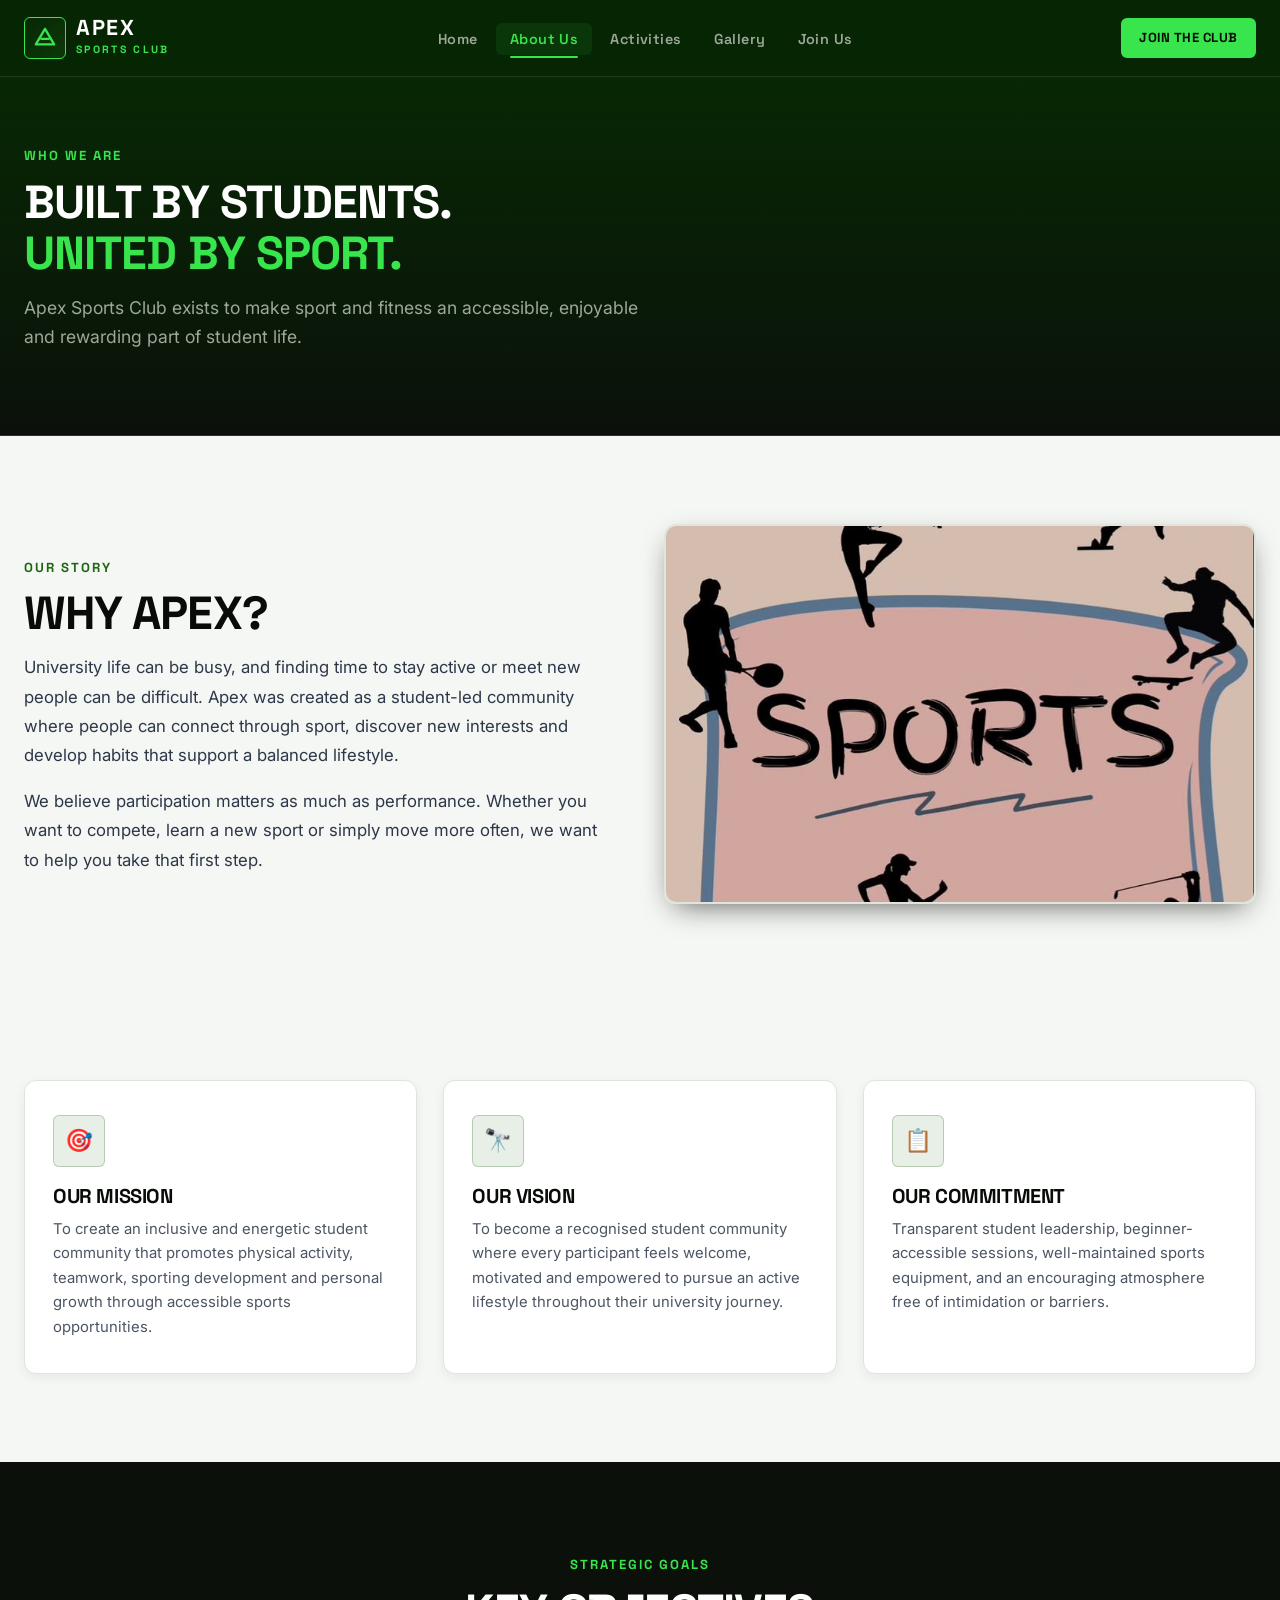
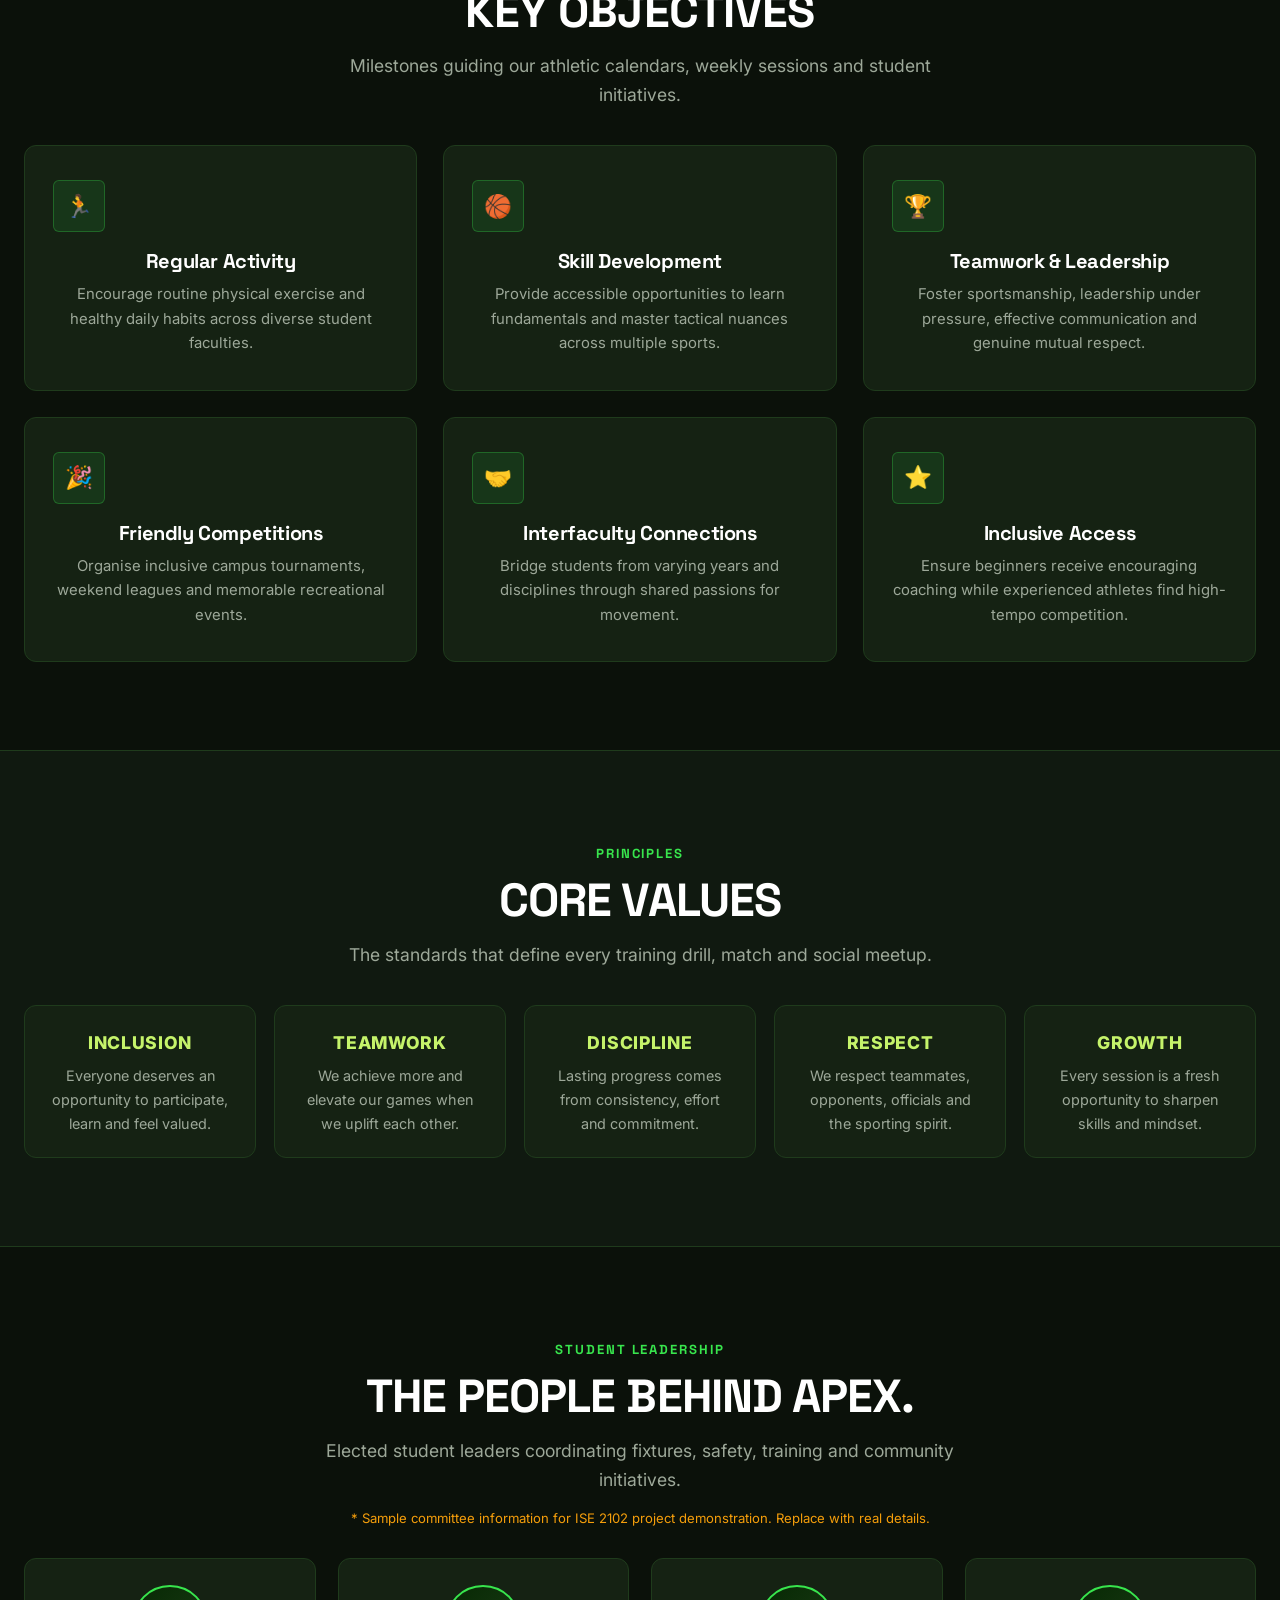
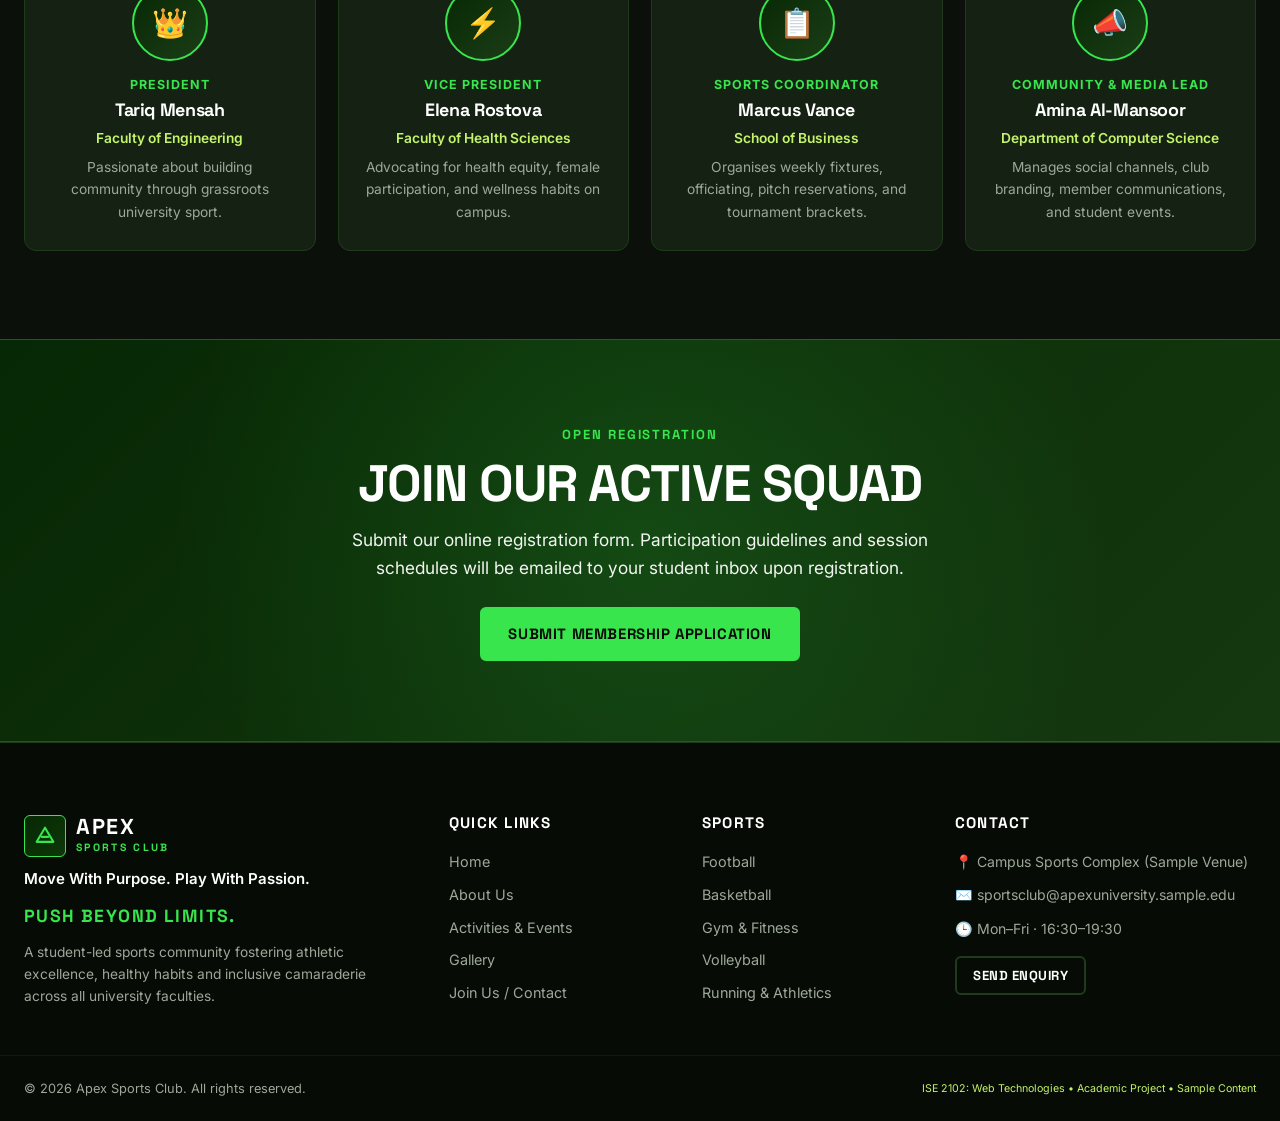
==== about.html @ 6135baef "Major refactor: Pure HTML/CSS/JS frontend with dedicated PHP backend and deployment config" ====
<!DOCTYPE html>
<html lang="en">
<head>
  <meta charset="UTF-8" />
  <meta name="viewport" content="width=device-width, initial-scale=1.0" />
  <meta name="description" content="Learn about Apex Sports Club – our student-led mission, vision, core values, objectives and dedicated committee." />
  <title>About Us | Apex Sports Club</title>
  <link rel="stylesheet" href="assets/css/style.css" />
  <link rel="preconnect" href="https://fonts.googleapis.com" />
  <link rel="preconnect" href="https://fonts.gstatic.com" crossorigin />
  <link href="https://fonts.googleapis.com/css2?family=Inter:wght@300;400;500;600;700&family=Space+Grotesk:wght@500;700;800&display=swap" rel="stylesheet" />
  <link rel="icon" type="image/svg+xml" href="data:image/svg+xml,<svg xmlns='http://www.w3.org/2000/svg' viewBox='0 0 100 100'><rect width='100' height='100' rx='20' fill='%23072804'/><polygon points='50,15 85,80 15,80' fill='%2338E54D'/></svg>" />
</head>
<body>

  <a href="#main" class="skip-link">Skip to main content</a>

  <header class="site-header" id="site-header">
    <div class="header-inner">
      <a href="index.html" class="brand" aria-label="Apex Sports Club – home">
        <span class="brand-mark" aria-hidden="true"><svg viewBox="0 0 24 24" width="22" height="22" fill="none" stroke="currentColor" stroke-width="2.5" stroke-linecap="round" stroke-linejoin="round"><polygon points="12 2 22 19 2 19"/><line x1="8" y1="13" x2="16" y2="13"/></svg></span>
        <span class="brand-text"><span class="brand-name">APEX</span><span class="brand-sub">SPORTS CLUB</span></span>
      </a>
      <nav class="main-nav" id="main-nav" aria-label="Primary navigation">
        <ul>
          <li><a href="index.html" class="nav-link">Home</a></li>
          <li><a href="about.html" class="nav-link active">About Us</a></li>
          <li><a href="activities.html" class="nav-link">Activities</a></li>
          <li><a href="gallery.html" class="nav-link">Gallery</a></li>
          <li><a href="join.html" class="nav-link">Join Us</a></li>
        </ul>
      </nav>
      <div class="header-actions">
        <a href="join.html" class="btn btn-primary btn-sm">Join the Club</a>
        <button class="burger" id="burger" aria-controls="mobile-nav" aria-expanded="false" aria-label="Toggle navigation"><span></span><span></span><span></span></button>
      </div>
    </div>
    <div class="mobile-nav" id="mobile-nav" aria-hidden="true">
      <ul>
        <li><a href="index.html">Home</a></li>
        <li><a href="about.html">About Us</a></li>
        <li><a href="activities.html">Activities &amp; Events</a></li>
        <li><a href="gallery.html">Gallery</a></li>
        <li><a href="join.html">Join Us / Contact</a></li>
      </ul>
      <a href="join.html" class="btn btn-primary btn-block mt-2">Join the Club</a>
    </div>
  </header>

  <main id="main">

    <!-- PAGE HERO -->
    <section class="page-hero">
      <div class="container">
        <span class="eyebrow">Who We Are</span>
        <h1 class="section-title">BUILT BY STUDENTS.<br><span class="accent">UNITED BY SPORT.</span></h1>
        <p class="section-sub">Apex Sports Club exists to make sport and fitness an accessible, enjoyable and rewarding part of student life.</p>
      </div>
    </section>

    <!-- OUR STORY -->
    <section class="section bg-light" aria-labelledby="story-title">
      <div class="container about-split">
        <div class="about-text">
          <span class="eyebrow">Our Story</span>
          <h2 id="story-title" class="section-title dark">WHY APEX?</h2>
          <p>University life can be busy, and finding time to stay active or meet new people can be difficult. Apex was created as a student-led community where people can connect through sport, discover new interests and develop habits that support a balanced lifestyle.</p>
          <p class="mt-2">We believe participation matters as much as performance. Whether you want to compete, learn a new sport or simply move more often, we want to help you take that first step.</p>
        </div>
        <div class="about-image">
          <img src="assets/sports.jpeg" alt="Apex Sports Club community in action" />
        </div>
      </div>
    </section>

    <!-- MISSION / VISION / COMMITMENT -->
    <section class="section bg-light" aria-labelledby="mvn-title">
      <div class="container">
        <div class="card-grid-3">
          <article class="card card-light">
            <div class="card-icon" style="background:rgba(30,102,16,.1);border-color:rgba(30,102,16,.25)">🎯</div>
            <h3>OUR MISSION</h3>
            <p>To create an inclusive and energetic student community that promotes physical activity, teamwork, sporting development and personal growth through accessible sports opportunities.</p>
          </article>
          <article class="card card-light">
            <div class="card-icon" style="background:rgba(30,102,16,.1);border-color:rgba(30,102,16,.25)">🔭</div>
            <h3>OUR VISION</h3>
            <p>To become a recognised student community where every participant feels welcome, motivated and empowered to pursue an active lifestyle throughout their university journey.</p>
          </article>
          <article class="card card-light">
            <div class="card-icon" style="background:rgba(30,102,16,.1);border-color:rgba(30,102,16,.25)">📋</div>
            <h3>OUR COMMITMENT</h3>
            <p>Transparent student leadership, beginner-accessible sessions, well-maintained sports equipment, and an encouraging atmosphere free of intimidation or barriers.</p>
          </article>
        </div>
      </div>
    </section>

    <!-- OBJECTIVES -->
    <section class="section bg-dark" aria-labelledby="obj-title">
      <div class="container text-center">
        <span class="eyebrow">Strategic Goals</span>
        <h2 id="obj-title" class="section-title">KEY OBJECTIVES</h2>
        <p class="section-sub">Milestones guiding our athletic calendars, weekly sessions and student initiatives.</p>
        <div class="card-grid-3">
          <article class="card"><div class="card-icon">🏃</div><h3>Regular Activity</h3><p>Encourage routine physical exercise and healthy daily habits across diverse student faculties.</p></article>
          <article class="card"><div class="card-icon">🏀</div><h3>Skill Development</h3><p>Provide accessible opportunities to learn fundamentals and master tactical nuances across multiple sports.</p></article>
          <article class="card"><div class="card-icon">🏆</div><h3>Teamwork &amp; Leadership</h3><p>Foster sportsmanship, leadership under pressure, effective communication and genuine mutual respect.</p></article>
          <article class="card"><div class="card-icon">🎉</div><h3>Friendly Competitions</h3><p>Organise inclusive campus tournaments, weekend leagues and memorable recreational events.</p></article>
          <article class="card"><div class="card-icon">🤝</div><h3>Interfaculty Connections</h3><p>Bridge students from varying years and disciplines through shared passions for movement.</p></article>
          <article class="card"><div class="card-icon">⭐</div><h3>Inclusive Access</h3><p>Ensure beginners receive encouraging coaching while experienced athletes find high-tempo competition.</p></article>
        </div>
      </div>
    </section>

    <!-- CORE VALUES -->
    <section class="section bg-alt" aria-labelledby="values-title">
      <div class="container text-center">
        <span class="eyebrow">Principles</span>
        <h2 id="values-title" class="section-title">CORE VALUES</h2>
        <p class="section-sub">The standards that define every training drill, match and social meetup.</p>
        <div class="values-grid">
          <div class="value-card"><div class="value-name">INCLUSION</div><p>Everyone deserves an opportunity to participate, learn and feel valued.</p></div>
          <div class="value-card"><div class="value-name">TEAMWORK</div><p>We achieve more and elevate our games when we uplift each other.</p></div>
          <div class="value-card"><div class="value-name">DISCIPLINE</div><p>Lasting progress comes from consistency, effort and commitment.</p></div>
          <div class="value-card"><div class="value-name">RESPECT</div><p>We respect teammates, opponents, officials and the sporting spirit.</p></div>
          <div class="value-card"><div class="value-name">GROWTH</div><p>Every session is a fresh opportunity to sharpen skills and mindset.</p></div>
        </div>
      </div>
    </section>

    <!-- COMMITTEE (JS-rendered) -->
    <section class="section bg-dark" aria-labelledby="committee-title">
      <div class="container text-center">
        <span class="eyebrow">Student Leadership</span>
        <h2 id="committee-title" class="section-title">THE PEOPLE BEHIND APEX.</h2>
        <p class="section-sub">Elected student leaders coordinating fixtures, safety, training and community initiatives.</p>
        <p class="sample-notice">* Sample committee information for ISE 2102 project demonstration. Replace with real details.</p>
        <div class="committee-grid" id="committee-grid">
          <!-- rendered by main.js -->
        </div>
      </div>
    </section>

    <!-- MEMBERSHIP CTA -->
    <section class="cta-strip" aria-labelledby="about-cta">
      <div class="container text-center cta-inner">
        <span class="eyebrow">Open Registration</span>
        <h2 id="about-cta" class="cta-title">JOIN OUR ACTIVE SQUAD</h2>
        <p>Submit our online registration form. Participation guidelines and session schedules will be emailed to your student inbox upon registration.</p>
        <a href="join.html" class="btn btn-primary mt-3">Submit Membership Application</a>
      </div>
    </section>

  </main>

  <footer class="site-footer">
    <div class="footer-grid container">
      <div class="footer-brand">
        <a href="index.html" class="brand footer-logo"><span class="brand-mark"><svg viewBox="0 0 24 24" width="20" height="20" fill="none" stroke="currentColor" stroke-width="2.5" stroke-linecap="round" stroke-linejoin="round"><polygon points="12 2 22 19 2 19"/><line x1="8" y1="13" x2="16" y2="13"/></svg></span><span class="brand-text"><span class="brand-name">APEX</span><span class="brand-sub">SPORTS CLUB</span></span></a>
        <p class="footer-tagline">Move With Purpose. Play With Passion.</p>
        <p class="footer-slogan">PUSH BEYOND LIMITS.</p>
        <p class="footer-desc">A student-led sports community fostering athletic excellence, healthy habits and inclusive camaraderie across all university faculties.</p>
      </div>
      <div><h3 class="footer-heading">Quick Links</h3><ul class="footer-nav"><li><a href="index.html">Home</a></li><li><a href="about.html">About Us</a></li><li><a href="activities.html">Activities &amp; Events</a></li><li><a href="gallery.html">Gallery</a></li><li><a href="join.html">Join Us / Contact</a></li></ul></div>
      <div><h3 class="footer-heading">Sports</h3><ul class="footer-nav"><li><a href="activities.html">Football</a></li><li><a href="activities.html">Basketball</a></li><li><a href="activities.html">Gym &amp; Fitness</a></li><li><a href="activities.html">Volleyball</a></li><li><a href="activities.html">Running &amp; Athletics</a></li></ul></div>
      <div><h3 class="footer-heading">Contact</h3><ul class="footer-contact"><li>📍 Campus Sports Complex (Sample Venue)</li><li>✉️ sportsclub@apexuniversity.sample.edu</li><li>🕒 Mon–Fri · 16:30–19:30</li></ul><a href="join.html" class="btn btn-outline btn-sm mt-2">Send Enquiry</a></div>
    </div>
    <div class="footer-bottom container"><span>&copy; <span id="year"></span> Apex Sports Club. All rights reserved.</span><small class="footer-note">ISE 2102: Web Technologies &bull; Academic Project &bull; Sample Content</small></div>
  </footer>

  <script src="assets/js/main.js" defer></script>
</body>
</html>
---- assets/css/style.css ----
/* ============================================================
   APEX SPORTS CLUB — STYLESHEET
   ISE 2102: Web Technologies  |  Color: #072804 + #38E54D
   ============================================================ */

/* ── Custom properties ────────────────────────────────────── */
:root {
  /* Backgrounds */
  --bg-darkest:  #060b05;
  --bg-main:     #0b110a;
  --bg-alt:      #101910;
  --bg-card:     #152213;
  --bg-card-hov: #1b2b18;
  --bg-light:    #f5f7f4;
  --bg-card-light: #ffffff;

  /* Brand greens */
  --green-deep:  #072804;
  --green-acc:   #38e54d;
  --green-soft:  #c5f36a;
  --green-glow:  rgba(56,229,77,.22);

  /* Text */
  --text-white:  #ffffff;
  --text-light:  #f3f6f2;
  --text-muted:  #9da899;
  --text-dark:   #080c07;

  /* Borders */
  --border:      #1f3b1c;
  --border-acc:  rgba(56,229,77,.35);
  --border-light: #e0e5dc;

  /* Semantic */
  --error:   #ef4444;
  --success: #10b981;
  --warning: #f59e0b;

  /* Typography */
  --font-head: 'Space Grotesk', -apple-system, BlinkMacSystemFont, 'Segoe UI', sans-serif;
  --font-body: 'Inter', -apple-system, BlinkMacSystemFont, 'Segoe UI', sans-serif;

  /* Layout */
  --max-w:       1280px;
  --header-h:    76px;
  --radius-sm:   6px;
  --radius-md:   12px;
  --radius-lg:   20px;
  --radius-full: 9999px;

  /* Motion */
  --ease:      0.25s cubic-bezier(.4,0,.2,1);
  --ease-out:  0.35s cubic-bezier(.16,1,.3,1);
  --shadow:    0 10px 30px -10px rgba(0,0,0,.65);
  --glow:      0 0 24px rgba(56,229,77,.2);
}

/* ── Reset & base ─────────────────────────────────────────── */
*, *::before, *::after { box-sizing: border-box; margin: 0; padding: 0; }

html { font-size: 16px; scroll-behavior: smooth; text-size-adjust: 100%; }

body {
  font-family: var(--font-body);
  background: var(--bg-main);
  color: var(--text-light);
  line-height: 1.65;
  overflow-x: hidden;
  min-height: 100vh;
  display: flex;
  flex-direction: column;
}

img { max-width: 100%; height: auto; display: block; object-fit: cover; }
a   { color: inherit; text-decoration: none; transition: color var(--ease); }
ul  { list-style: none; }
button, input, select, textarea { font-family: inherit; font-size: inherit; }

/* ── Accessibility ───────────────────────────────────────── */
.skip-link {
  position: absolute; top: -100px; left: 20px; z-index: 99999;
  background: var(--green-acc); color: var(--bg-darkest);
  padding: 10px 20px; font-weight: 700; border-radius: var(--radius-sm);
  transition: top var(--ease);
}
.skip-link:focus { top: 20px; }

/* ── Utilities ───────────────────────────────────────────── */
.container { width: 100%; max-width: var(--max-w); margin: 0 auto; padding: 0 24px; }
.text-center { text-align: center; }
.mt-2 { margin-top: 16px; }
.mt-3 { margin-top: 24px; }
.mt-4 { margin-top: 32px; }
.mb-4 { margin-bottom: 32px; }

/* ── Typography ──────────────────────────────────────────── */
h1,h2,h3,h4,h5,h6 {
  font-family: var(--font-head);
  font-weight: 700;
  line-height: 1.1;
  letter-spacing: -.02em;
  color: var(--text-white);
}

.eyebrow {
  display: inline-block;
  font-family: var(--font-head);
  font-size: .82rem;
  font-weight: 800;
  letter-spacing: .15em;
  text-transform: uppercase;
  color: var(--green-acc);
  margin-bottom: 10px;
}

.section-title {
  font-size: clamp(1.9rem, 3.8vw, 2.9rem);
  text-transform: uppercase;
  margin-bottom: 14px;
}

.section-sub {
  font-size: 1.1rem;
  color: var(--text-muted);
  max-width: 640px;
  margin-bottom: 36px;
}

.text-center .section-sub { margin-left: auto; margin-right: auto; }

.accent { color: var(--green-acc); }

/* dark section text colours */
.section-title.dark { color: var(--text-dark); }
.section-sub.dark  { color: #4b5563; }

.sample-notice {
  color: var(--warning);
  font-size: .82rem;
  margin-top: -22px;
  margin-bottom: 28px;
}

/* ── Buttons ─────────────────────────────────────────────── */
.btn {
  display: inline-flex; align-items: center; justify-content: center; gap: 8px;
  padding: 13px 26px;
  font-family: var(--font-head);
  font-weight: 700; font-size: .93rem;
  letter-spacing: .04em; text-transform: uppercase;
  border: 2px solid transparent; border-radius: var(--radius-sm);
  cursor: pointer; white-space: nowrap;
  transition: all var(--ease-out);
}
.btn:focus-visible { outline: 3px solid var(--green-acc); outline-offset: 4px; }
.btn-primary { background: var(--green-acc); color: var(--bg-darkest); border-color: var(--green-acc); }
.btn-primary:hover { background: var(--green-soft); border-color: var(--green-soft); box-shadow: var(--glow); transform: translateY(-2px); }
.btn-outline { background: transparent; color: var(--text-white); border-color: var(--border); }
.btn-outline:hover { border-color: var(--green-acc); color: var(--green-acc); background: rgba(56,229,77,.07); transform: translateY(-2px); }
.btn-sm { padding: 7px 16px; font-size: .82rem; }
.btn-block { width: 100%; }

/* ── Header / Navigation ─────────────────────────────────── */
.site-header {
  position: sticky; top: 0; z-index: 1000;
  background: rgba(7,40,4,.92);
  backdrop-filter: blur(14px); -webkit-backdrop-filter: blur(14px);
  border-bottom: 1px solid var(--border);
}

.header-inner {
  max-width: var(--max-w); margin: 0 auto; padding: 0 24px;
  height: var(--header-h);
  display: flex; align-items: center; justify-content: space-between; gap: 24px;
}

/* Brand logo */
.brand {
  display: flex; align-items: center; gap: 10px;
  text-decoration: none; flex-shrink: 0;
}
.brand-mark {
  width: 42px; height: 42px;
  background: linear-gradient(135deg, var(--green-deep), #0d3809);
  border: 1px solid var(--green-acc);
  border-radius: var(--radius-sm);
  display: flex; align-items: center; justify-content: center;
  color: var(--green-acc);
  transition: transform var(--ease);
}
.brand:hover .brand-mark { transform: scale(1.06); box-shadow: var(--glow); }
.brand-text { display: flex; flex-direction: column; }
.brand-name {
  font-family: var(--font-head); font-weight: 800; font-size: 1.35rem;
  letter-spacing: .08em; line-height: 1; color: var(--text-white);
}
.brand-sub {
  font-family: var(--font-head); font-size: .66rem;
  letter-spacing: .22em; color: var(--green-acc); font-weight: 700; margin-top: 2px;
}

/* Desktop nav */
.main-nav ul { display: flex; gap: 4px; }
.nav-link {
  font-family: var(--font-head); font-weight: 600; font-size: .9rem;
  letter-spacing: .03em; padding: 7px 14px;
  border-radius: var(--radius-sm); color: var(--text-muted);
  transition: all var(--ease); position: relative;
}
.nav-link:hover  { color: var(--text-white); background: rgba(255,255,255,.04); }
.nav-link.active { color: var(--green-acc); background: rgba(56,229,77,.09); }
.nav-link.active::after {
  content: ''; position: absolute; bottom: -3px; left: 14px; right: 14px;
  height: 2px; background: var(--green-acc); border-radius: 2px;
}

.header-actions { display: flex; align-items: center; gap: 12px; }

/* Hamburger */
.burger {
  display: none;
  flex-direction: column; justify-content: space-around;
  width: 38px; height: 38px;
  padding: 8px;
  background: transparent; border: 1px solid var(--border); border-radius: var(--radius-sm);
  cursor: pointer;
}
.burger:focus-visible { outline: 2px solid var(--green-acc); }
.burger span { display: block; width: 100%; height: 2px; background: var(--text-white); transition: all var(--ease); transform-origin: 1px; }
.burger.open span:nth-child(1) { transform: rotate(45deg); }
.burger.open span:nth-child(2) { opacity: 0; }
.burger.open span:nth-child(3) { transform: rotate(-45deg); }

/* Mobile drawer */
.mobile-nav {
  display: none;
  background: var(--bg-darkest);
  border-bottom: 1px solid var(--border);
  padding: 20px 24px 24px;
}
.mobile-nav.open { display: block; }
.mobile-nav ul { display: flex; flex-direction: column; gap: 10px; margin-bottom: 16px; }
.mobile-nav a { font-family: var(--font-head); font-weight: 700; font-size: 1.1rem; padding: 6px 10px; border-radius: var(--radius-sm); display: block; }
.mobile-nav a:hover, .mobile-nav a.active { color: var(--green-acc); background: rgba(56,229,77,.09); }

/* ── Hero (home page) ────────────────────────────────────── */
.hero {
  position: relative;
  min-height: calc(90vh - var(--header-h));
  display: flex; align-items: center;
  padding: 80px 0;
  overflow: hidden;
}
.hero-img {
  position: absolute; inset: 0; width: 100%; height: 100%;
  opacity: .22; filter: grayscale(40%) contrast(120%); z-index: 1;
}
.hero-overlay {
  position: absolute; inset: 0; z-index: 2;
  background: linear-gradient(90deg, rgba(8,12,7,.95) 0%, rgba(7,40,4,.8) 55%, rgba(8,12,7,.92) 100%);
}
.hero-content { position: relative; z-index: 3; max-width: 820px; }
.hero-title {
  font-size: clamp(2.8rem, 6vw, 5rem); font-weight: 800;
  text-transform: uppercase; letter-spacing: -.03em; line-height: .95;
  margin-bottom: 22px; text-shadow: 0 4px 20px rgba(0,0,0,.8);
}
.hero-desc { font-size: clamp(1rem, 1.7vw, 1.3rem); color: var(--text-light); max-width: 640px; margin-bottom: 32px; }
.btn-group  { display: flex; flex-wrap: wrap; gap: 14px; margin-bottom: 30px; }
.hero-badge {
  display: inline-flex; align-items: center; gap: 8px;
  padding: 7px 15px;
  background: rgba(255,255,255,.05); border: 1px solid var(--border);
  border-radius: var(--radius-full);
  font-size: .8rem; font-weight: 600; letter-spacing: .07em;
  color: var(--green-soft); text-transform: uppercase;
}

/* ── Page hero (inner pages) ─────────────────────────────── */
.page-hero {
  padding: 64px 0 48px;
  background: linear-gradient(180deg, var(--green-deep) 0%, var(--bg-main) 100%);
  border-bottom: 1px solid var(--border);
}

/* ── Sections ────────────────────────────────────────────── */
.section { padding: 88px 0; }
.bg-dark  { background: var(--bg-main); }
.bg-alt   { background: var(--bg-alt); border-top: 1px solid var(--border); border-bottom: 1px solid var(--border); }
.bg-light {
  background: var(--bg-light);
  color: var(--text-dark);
}
.bg-light h2, .bg-light h3, .bg-light h4 { color: var(--text-dark); }
.bg-light p { color: #374151; }
.bg-light .eyebrow { color: #1e6610; }

/* ── Cards (3-col) ───────────────────────────────────────── */
.card-grid-3 { display: grid; grid-template-columns: repeat(auto-fit, minmax(290px, 1fr)); gap: 26px; }

.card {
  background: var(--bg-card);
  border: 1px solid var(--border);
  border-radius: var(--radius-md);
  padding: 34px 28px;
  transition: all var(--ease-out);
  position: relative; overflow: hidden;
}
.card::before {
  content: ''; position: absolute; top: 0; left: 0;
  width: 4px; height: 100%; background: var(--green-acc); opacity: 0;
  transition: opacity var(--ease);
}
.card:hover { transform: translateY(-5px); background: var(--bg-card-hov); border-color: var(--border-acc); box-shadow: var(--shadow); }
.card:hover::before { opacity: 1; }
.card-icon {
  width: 52px; height: 52px;
  background: rgba(56,229,77,.1); border: 1px solid rgba(56,229,77,.28);
  border-radius: var(--radius-sm);
  display: flex; align-items: center; justify-content: center;
  font-size: 1.4rem; margin-bottom: 18px;
}
.card h3 { font-size: 1.25rem; margin-bottom: 10px; }
.card p  { color: var(--text-muted); font-size: .93rem; }

.card-light { background: var(--bg-card-light); border-color: var(--border-light); box-shadow: 0 4px 12px rgba(0,0,0,.06); }
.card-light:hover { border-color: #1e6610; }
.card-light h3 { color: var(--text-dark); }
.card-light p  { color: #4b5563; }

/* ── Sports grid ─────────────────────────────────────────── */
.sports-grid { display: grid; grid-template-columns: repeat(auto-fit, minmax(300px, 1fr)); gap: 26px; text-align: left; }

.sport-card {
  background: var(--bg-card); border: 1px solid var(--border); border-radius: var(--radius-md);
  overflow: hidden; display: flex; flex-direction: column;
  transition: all var(--ease-out);
}
.sport-card:hover { transform: translateY(-6px); border-color: var(--green-acc); box-shadow: var(--shadow); }
.sport-card-img { position: relative; height: 210px; overflow: hidden; }
.sport-card-img img { width: 100%; height: 100%; transition: transform .55s ease; }
.sport-card:hover .sport-card-img img { transform: scale(1.07); }
.sport-badge {
  position: absolute; top: 12px; right: 12px;
  background: rgba(8,12,7,.85); backdrop-filter: blur(8px);
  border: 1px solid var(--border);
  color: var(--green-soft);
  font-size: .72rem; font-weight: 700; text-transform: uppercase; letter-spacing: .05em;
  padding: 4px 9px; border-radius: var(--radius-full);
}
.sport-body { padding: 22px; display: flex; flex-direction: column; flex: 1; }
.sport-head { display: flex; align-items: center; gap: 9px; margin-bottom: 6px; }
.sport-icon { font-size: 1.3rem; }
.sport-body h3 { font-size: 1.2rem; }
.sport-tagline { font-size: .82rem; font-weight: 600; color: var(--green-acc); margin-bottom: 10px; }
.sport-body p  { color: var(--text-muted); font-size: .9rem; margin-bottom: 18px; flex: 1; }
.sport-link {
  display: inline-flex; align-items: center; gap: 6px;
  font-family: var(--font-head); font-weight: 700; font-size: .86rem;
  text-transform: uppercase; letter-spacing: .04em; color: var(--text-white);
  transition: all var(--ease);
}
.sport-link:hover { color: var(--green-acc); gap: 10px; }

/* ── Event cards ─────────────────────────────────────────── */
.events-grid { display: grid; grid-template-columns: repeat(auto-fit, minmax(300px, 1fr)); gap: 22px; text-align: left; }

.event-card {
  background: var(--bg-card); border: 1px solid var(--border); border-radius: var(--radius-md);
  padding: 26px; display: flex; flex-direction: column;
  transition: all var(--ease-out);
}
.event-card:hover { border-color: var(--border-acc); background: var(--bg-card-hov); transform: translateY(-4px); }

.event-top { display: flex; justify-content: space-between; align-items: center; margin-bottom: 12px; }
.event-badge {
  background: rgba(56,229,77,.12); color: var(--green-acc);
  font-size: .72rem; font-weight: 700; text-transform: uppercase; letter-spacing: .06em;
  padding: 3px 9px; border-radius: var(--radius-sm); border: 1px solid rgba(56,229,77,.2);
}
.event-sample { font-size: .7rem; color: var(--warning); background: rgba(245,158,11,.1); padding: 2px 7px; border-radius: var(--radius-sm); }
.event-card h3 { font-size: 1.18rem; margin-bottom: 10px; }
.event-meta { display: flex; flex-direction: column; gap: 5px; margin-bottom: 14px; font-size: .87rem; color: var(--text-muted); }
.event-meta li { display: flex; align-items: flex-start; gap: 7px; }
.event-desc { font-size: .9rem; color: var(--text-muted); margin-bottom: 22px; flex: 1; }

/* ── Filter bar ──────────────────────────────────────────── */
.filter-bar {
  display: flex; flex-wrap: wrap; justify-content: center; gap: 9px; margin-bottom: 36px;
}
.filter-btn {
  background: var(--bg-card); border: 1px solid var(--border);
  color: var(--text-muted);
  font-family: var(--font-head); font-weight: 700; font-size: .82rem;
  letter-spacing: .05em; text-transform: uppercase;
  padding: 7px 17px; border-radius: var(--radius-full); cursor: pointer;
  transition: all var(--ease);
}
.filter-btn:hover { color: var(--text-white); border-color: var(--green-acc); }
.filter-btn.active { background: var(--green-acc); color: var(--bg-darkest); border-color: var(--green-acc); }

/* ── Empty state ─────────────────────────────────────────── */
.empty-state {
  padding: 56px 20px; text-align: center;
  background: var(--bg-card); border: 1px dashed var(--border); border-radius: var(--radius-md);
}
.empty-state h3 { margin-bottom: 8px; }

/* ── Values grid ─────────────────────────────────────────── */
.values-grid { display: grid; grid-template-columns: repeat(auto-fit, minmax(200px, 1fr)); gap: 18px; }
.value-card {
  background: var(--bg-card); border: 1px solid var(--border); border-radius: var(--radius-md);
  padding: 22px; text-align: center; transition: transform var(--ease-out);
}
.value-card:hover { transform: translateY(-4px); border-color: var(--green-acc); }
.value-name { font-size: 1.1rem; font-weight: 800; color: var(--green-soft); margin-bottom: 7px; text-transform: uppercase; letter-spacing: .04em; }
.value-card p { color: var(--text-muted); font-size: .9rem; }

/* ── Committee grid ──────────────────────────────────────── */
.committee-grid { display: grid; grid-template-columns: repeat(auto-fit, minmax(240px, 1fr)); gap: 22px; text-align: center; }
.committee-card {
  background: var(--bg-card); border: 1px solid var(--border); border-radius: var(--radius-md);
  padding: 26px; transition: all var(--ease-out);
}
.committee-card:hover { transform: translateY(-5px); border-color: var(--green-acc); box-shadow: var(--shadow); }
.committee-avatar {
  width: 76px; height: 76px; border-radius: var(--radius-full);
  background: linear-gradient(135deg, var(--green-deep), #1b3d16);
  border: 2px solid var(--green-acc);
  margin: 0 auto 14px;
  display: flex; align-items: center; justify-content: center; font-size: 1.8rem;
}
.committee-role { font-size: .78rem; font-weight: 700; color: var(--green-acc); text-transform: uppercase; letter-spacing: .08em; margin-bottom: 5px; }
.committee-card h3 { font-size: 1.12rem; margin-bottom: 7px; }
.committee-card p  { font-size: .86rem; color: var(--text-muted); }

/* ── About split layout ──────────────────────────────────── */
.about-split {
  display: grid; grid-template-columns: 1fr 1fr; gap: 48px; align-items: center;
}
.about-image img { border-radius: var(--radius-md); border: 2px solid var(--border-light); box-shadow: var(--shadow); height: 380px; width: 100%; }
.about-text p { font-size: 1.05rem; line-height: 1.75; color: #2d3748; }
.about-text h2 { color: var(--text-dark); }

/* ── Schedule table ──────────────────────────────────────── */
.table-wrap { overflow-x: auto; background: var(--bg-card); border: 1px solid var(--border); border-radius: var(--radius-md); }
.schedule-table { width: 100%; border-collapse: collapse; font-size: .9rem; text-align: left; }
.schedule-table caption { padding: 15px 18px; font-family: var(--font-head); font-weight: 700; font-size: 1.05rem; text-transform: uppercase; color: var(--green-acc); background: var(--bg-alt); border-bottom: 1px solid var(--border); }
.schedule-table th, .schedule-table td { padding: 13px 17px; border-bottom: 1px solid var(--border); }
.schedule-table th { background: rgba(255,255,255,.02); font-family: var(--font-head); font-weight: 700; color: var(--text-white); letter-spacing: .04em; text-transform: uppercase; font-size: .8rem; }
.schedule-table tr:hover td { background: rgba(56,229,77,.04); }

/* ── Gallery grid ────────────────────────────────────────── */
.gallery-grid { display: grid; grid-template-columns: repeat(auto-fill, minmax(270px, 1fr)); gap: 18px; text-align: left; }
.gallery-item {
  position: relative; border-radius: var(--radius-md); overflow: hidden; height: 250px;
  background: var(--bg-card); border: 1px solid var(--border);
  cursor: pointer; transition: all var(--ease-out);
}
.gallery-item:hover { transform: scale(1.02); border-color: var(--green-acc); box-shadow: var(--shadow); }
.gallery-item img { width: 100%; height: 100%; transition: transform .5s ease; }
.gallery-item:hover img { transform: scale(1.08); }
.gallery-overlay {
  position: absolute; inset: 0;
  background: linear-gradient(180deg, transparent 40%, rgba(8,12,7,.95) 100%);
  display: flex; flex-direction: column; justify-content: flex-end; padding: 18px;
  opacity: 0; transition: opacity var(--ease);
}
.gallery-item:hover .gallery-overlay,
.gallery-item:focus-within .gallery-overlay { opacity: 1; }
.gallery-cat  { font-size: .72rem; font-weight: 700; color: var(--green-acc); text-transform: uppercase; }
.gallery-name { font-family: var(--font-head); font-weight: 700; font-size: 1rem; color: var(--text-white); margin-top: 2px; }

/* ── Lightbox ────────────────────────────────────────────── */
.lightbox {
  position: fixed; inset: 0; z-index: 9999;
  background: rgba(5,8,4,.95); backdrop-filter: blur(12px);
  display: flex; align-items: center; justify-content: center; padding: 24px;
}
.lightbox-inner { position: relative; max-width: 940px; width: 100%; display: flex; flex-direction: column; align-items: center; }
.lightbox-close {
  position: absolute; top: -44px; right: 0;
  background: rgba(255,255,255,.1); border: 1px solid var(--border);
  color: var(--text-white); font-size: 1.5rem;
  width: 36px; height: 36px; border-radius: var(--radius-full);
  display: flex; align-items: center; justify-content: center; cursor: pointer;
  transition: all var(--ease);
}
.lightbox-close:hover { background: var(--green-acc); color: var(--bg-darkest); }
.lb-img-wrap { max-height: 68vh; overflow: hidden; border-radius: var(--radius-md); border: 1px solid var(--border); box-shadow: 0 20px 40px rgba(0,0,0,.8); }
.lb-img-wrap img { max-height: 68vh; width: auto; max-width: 100%; object-fit: contain; }
.lb-caption { margin-top: 14px; text-align: center; }
.lb-title { font-size: 1.15rem; color: var(--text-white); margin-bottom: 4px; }
.lb-cat   { font-size: .78rem; color: var(--green-acc); text-transform: uppercase; font-weight: 700; }
.lb-desc  { color: var(--text-muted); font-size: .9rem; margin-top: 5px; }
.lightbox-nav {
  position: absolute; top: 50%; transform: translateY(-50%);
  background: rgba(7,40,4,.8); border: 1px solid var(--border);
  color: var(--text-white); width: 46px; height: 46px;
  border-radius: var(--radius-full); display: flex; align-items: center; justify-content: center;
  cursor: pointer; font-size: 1.2rem; transition: all var(--ease);
}
.lightbox-nav:hover { background: var(--green-acc); color: var(--bg-darkest); border-color: var(--green-acc); }
.lb-prev { left: -58px; }
.lb-next { right: -58px; }

/* ── CTA strip ───────────────────────────────────────────── */
.cta-strip {
  background: linear-gradient(135deg, var(--green-deep) 0%, #153810 100%);
  border-top: 1px solid rgba(56,229,77,.28); border-bottom: 1px solid rgba(56,229,77,.28);
  padding: 80px 0; position: relative; overflow: hidden;
}
.cta-strip::before {
  content: ''; position: absolute; inset: 0;
  background: radial-gradient(circle at center, rgba(56,229,77,.14), transparent 70%);
}
.cta-inner { position: relative; z-index: 2; max-width: 700px; margin: 0 auto; }
.cta-title { font-size: clamp(2rem, 4vw, 3.2rem); text-transform: uppercase; margin-bottom: 14px; }
.cta-strip p { color: var(--text-light); font-size: 1.08rem; }

/* ── Join page layout ────────────────────────────────────── */
.join-layout { display: grid; grid-template-columns: 1.45fr 1fr; gap: 36px; }

.form-card {
  background: var(--bg-card); border: 1px solid var(--border); border-radius: var(--radius-lg);
  padding: 38px; box-shadow: var(--shadow);
}

.form-alert {
  background: rgba(239,68,68,.1); border: 1px solid var(--error);
  border-radius: var(--radius-sm); padding: 14px 16px;
  margin-bottom: 22px; color: #fca5a5;
}
.form-alert strong { color: var(--error); display: block; margin-bottom: 6px; }
.form-alert ul { margin-left: 18px; font-size: .88rem; }

.form-grid { display: grid; grid-template-columns: 1fr 1fr; gap: 18px; }
.form-group { display: flex; flex-direction: column; gap: 6px; }
.form-full { grid-column: 1 / -1; }
.form-label { font-family: var(--font-head); font-weight: 600; font-size: .86rem; color: var(--text-light); }
.req { color: var(--green-acc); }
.opt { color: var(--text-muted); font-size: .78rem; font-weight: 400; }

.form-control {
  width: 100%; padding: 11px 14px;
  background: rgba(8,12,7,.7); border: 1px solid var(--border);
  border-radius: var(--radius-sm); color: var(--text-white);
  transition: all var(--ease);
}
.form-control:focus { outline: none; border-color: var(--green-acc); box-shadow: 0 0 10px rgba(56,229,77,.2); background: rgba(8,12,7,.9); }
.form-control.invalid { border-color: var(--error); background: rgba(239,68,68,.05); }

.field-err { font-size: .78rem; color: var(--error); display: none; }
.field-err.show { display: block; }

.radio-group { display: flex; gap: 18px; flex-wrap: wrap; margin-top: 4px; }
.radio-label { display: flex; align-items: center; gap: 7px; cursor: pointer; font-size: .9rem; }
.radio-label input { accent-color: var(--green-acc); }

.checkbox-label { display: flex; align-items: flex-start; gap: 10px; cursor: pointer; font-size: .86rem; color: var(--text-muted); }
.checkbox-label input { margin-top: 4px; accent-color: var(--green-acc); width: 16px; height: 16px; }

.join-sidebar { display: flex; flex-direction: column; gap: 22px; }
.info-card {
  background: var(--bg-card); border: 1px solid var(--border); border-radius: var(--radius-md); padding: 28px;
}
.info-card h3 { font-size: 1.2rem; margin-bottom: 10px; }
.benefit-list { display: flex; flex-direction: column; gap: 13px; margin-top: 14px; }
.benefit-list li { display: flex; align-items: flex-start; gap: 10px; font-size: .9rem; }
.tick { color: var(--green-acc); font-weight: 700; }

.footer-contact { display: flex; flex-direction: column; gap: 10px; font-size: .88rem; }

/* ── Footer ──────────────────────────────────────────────── */
.site-footer { background: var(--bg-darkest); border-top: 1px solid var(--border); font-size: .9rem; }

.footer-grid {
  padding: 72px 24px 48px;
  display: grid; grid-template-columns: 1.8fr 1fr 1fr 1.4fr; gap: 38px;
}
.footer-brand { display: flex; flex-direction: column; gap: 10px; }
.footer-logo  { width: fit-content; }
.footer-tagline { font-size: .94rem; color: var(--text-white); font-weight: 600; }
.footer-slogan  { font-family: var(--font-head); font-weight: 800; font-size: 1.1rem; color: var(--green-acc); letter-spacing: .08em; }
.footer-desc    { font-size: .86rem; line-height: 1.6; color: var(--text-muted); }

.footer-heading { font-family: var(--font-head); font-size: .95rem; font-weight: 700; text-transform: uppercase; letter-spacing: .08em; color: var(--text-white); margin-bottom: 18px; }
.footer-nav { display: flex; flex-direction: column; gap: 9px; color: var(--text-muted); }
.footer-nav a:hover { color: var(--green-acc); }
.footer-contact li { display: flex; align-items: flex-start; gap: 9px; color: var(--text-muted); }

.footer-bottom {
  border-top: 1px solid rgba(255,255,255,.05); padding: 22px 24px;
  display: flex; justify-content: space-between; align-items: center; flex-wrap: wrap; gap: 14px;
  font-size: .8rem; color: var(--text-muted);
}
.footer-note { color: var(--green-soft); }

/* ── Confirmation page (process.php) ─────────────────────── */
.confirm-wrap {
  min-height: 70vh; display: flex; align-items: center; justify-content: center; padding: 80px 24px;
}
.confirm-card {
  background: var(--bg-card); border: 1px solid var(--border); border-radius: var(--radius-lg);
  padding: 50px 36px; text-align: center; max-width: 740px; width: 100%;
}
.confirm-card.success { border-color: var(--green-acc); }
.confirm-card.error   { border-color: var(--error); }
.confirm-icon  { font-size: 3.5rem; margin-bottom: 14px; }
.confirm-badge { display: inline-block; background: rgba(56,229,77,.1); border: 1px solid rgba(56,229,77,.25); border-radius: var(--radius-sm); padding: 10px 18px; margin-bottom: 26px; font-size: .88rem; color: var(--green-soft); }
.confirm-table { width: 100%; border-collapse: collapse; font-size: .9rem; margin: 24px 0 30px; text-align: left; background: var(--bg-alt); border-radius: var(--radius-sm); overflow: hidden; }
.confirm-table td { padding: 8px 14px; border-bottom: 1px solid var(--border); }
.confirm-table td:first-child { color: var(--text-muted); width: 40%; }
.confirm-table td:last-child  { color: var(--text-white); }
.confirm-actions { display: flex; gap: 14px; justify-content: center; flex-wrap: wrap; }

/* ── Responsive ──────────────────────────────────────────── */
@media (max-width: 1024px) {
  .footer-grid   { grid-template-columns: 1fr 1fr; }
  .join-layout   { grid-template-columns: 1fr; }
  .lb-prev { left: -16px; }
  .lb-next { right: -16px; }
}

@media (max-width: 768px) {
  .main-nav, .header-cta { display: none; }
  .burger { display: flex; }
  .about-split   { grid-template-columns: 1fr; }
  .form-grid     { grid-template-columns: 1fr; }
  .footer-grid   { grid-template-columns: 1fr; }
  .footer-bottom { flex-direction: column; text-align: center; }
  .hero { min-height: auto; padding: 60px 0; }
  .hero-title { font-size: clamp(2.2rem, 7vw, 3.4rem); }
}

@media (max-width: 480px) {
  .card-grid-3, .sports-grid, .events-grid, .gallery-grid { grid-template-columns: 1fr; }
  .committee-grid, .values-grid { grid-template-columns: 1fr 1fr; }
}

/* ── Reduced motion ──────────────────────────────────────── */
@media (prefers-reduced-motion: reduce) {
  *, *::before, *::after { animation-duration: .01ms !important; transition-duration: .01ms !important; scroll-behavior: auto !important; }
}
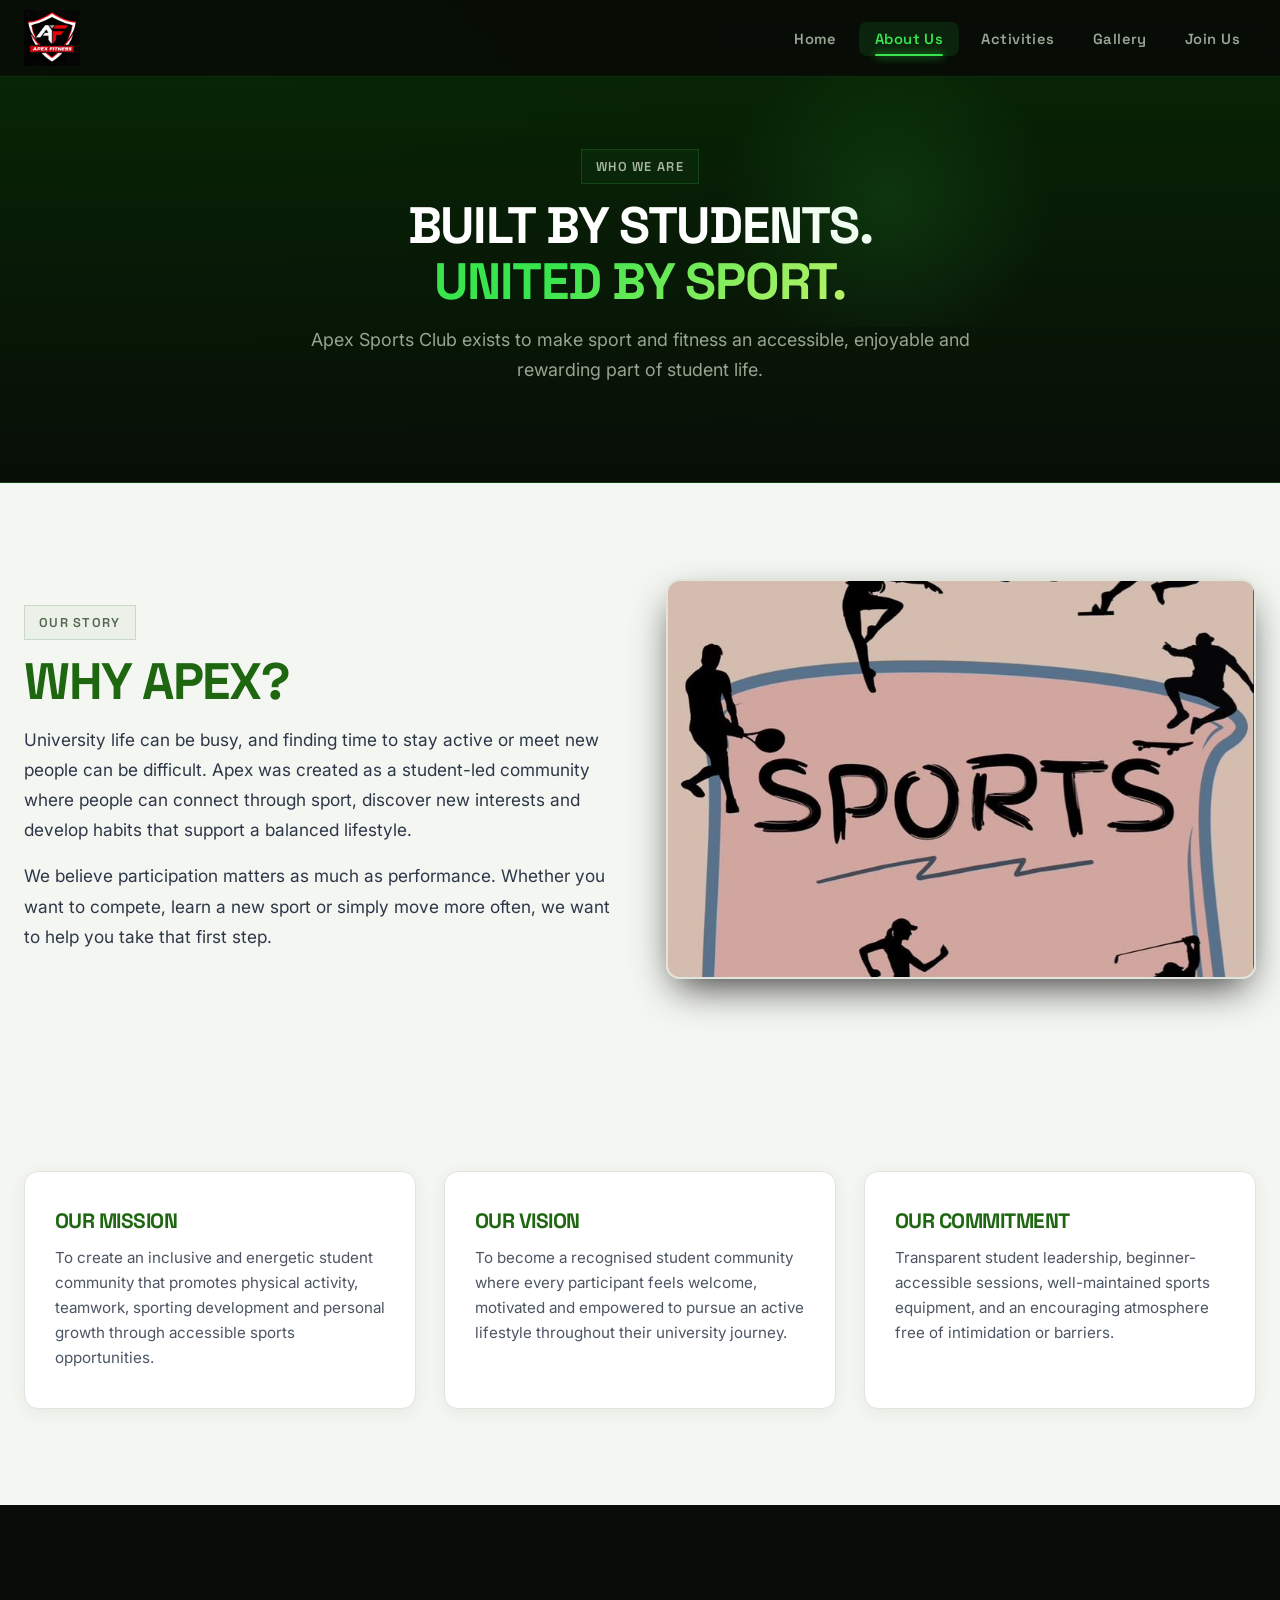
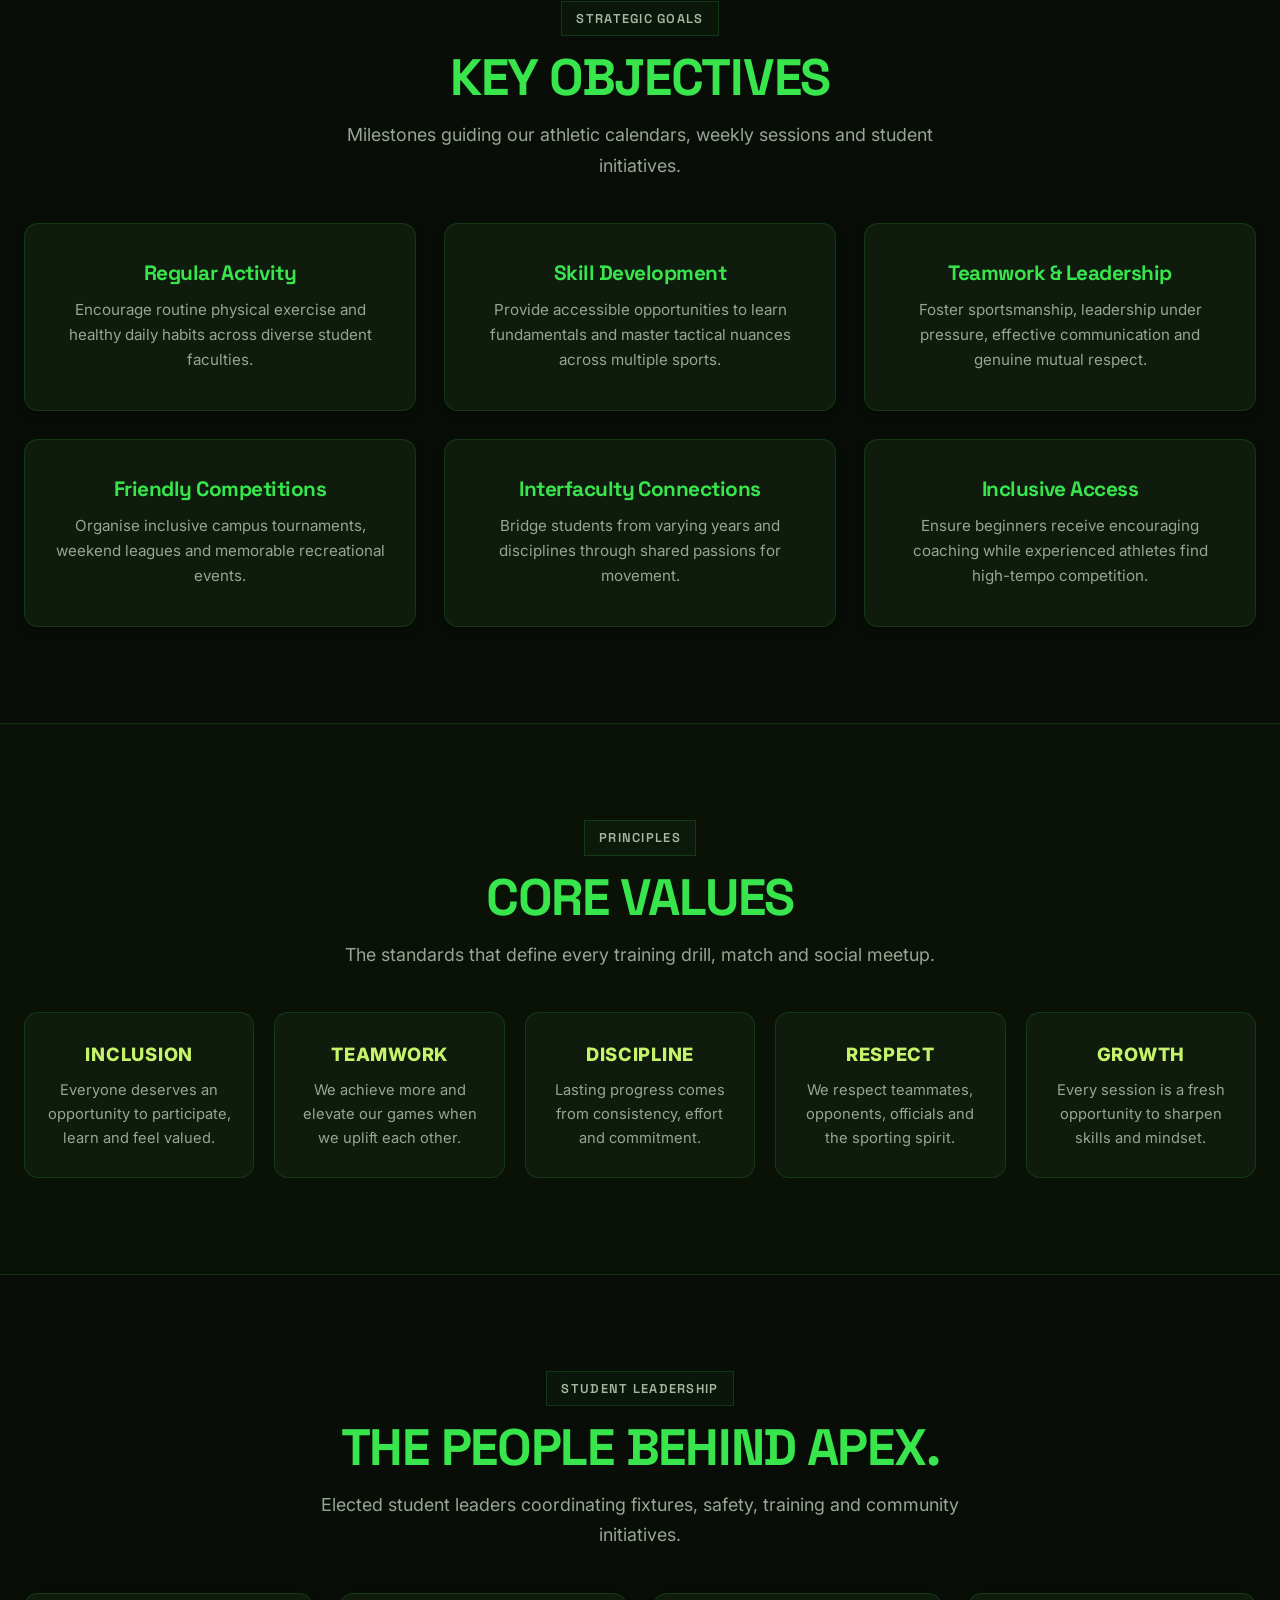
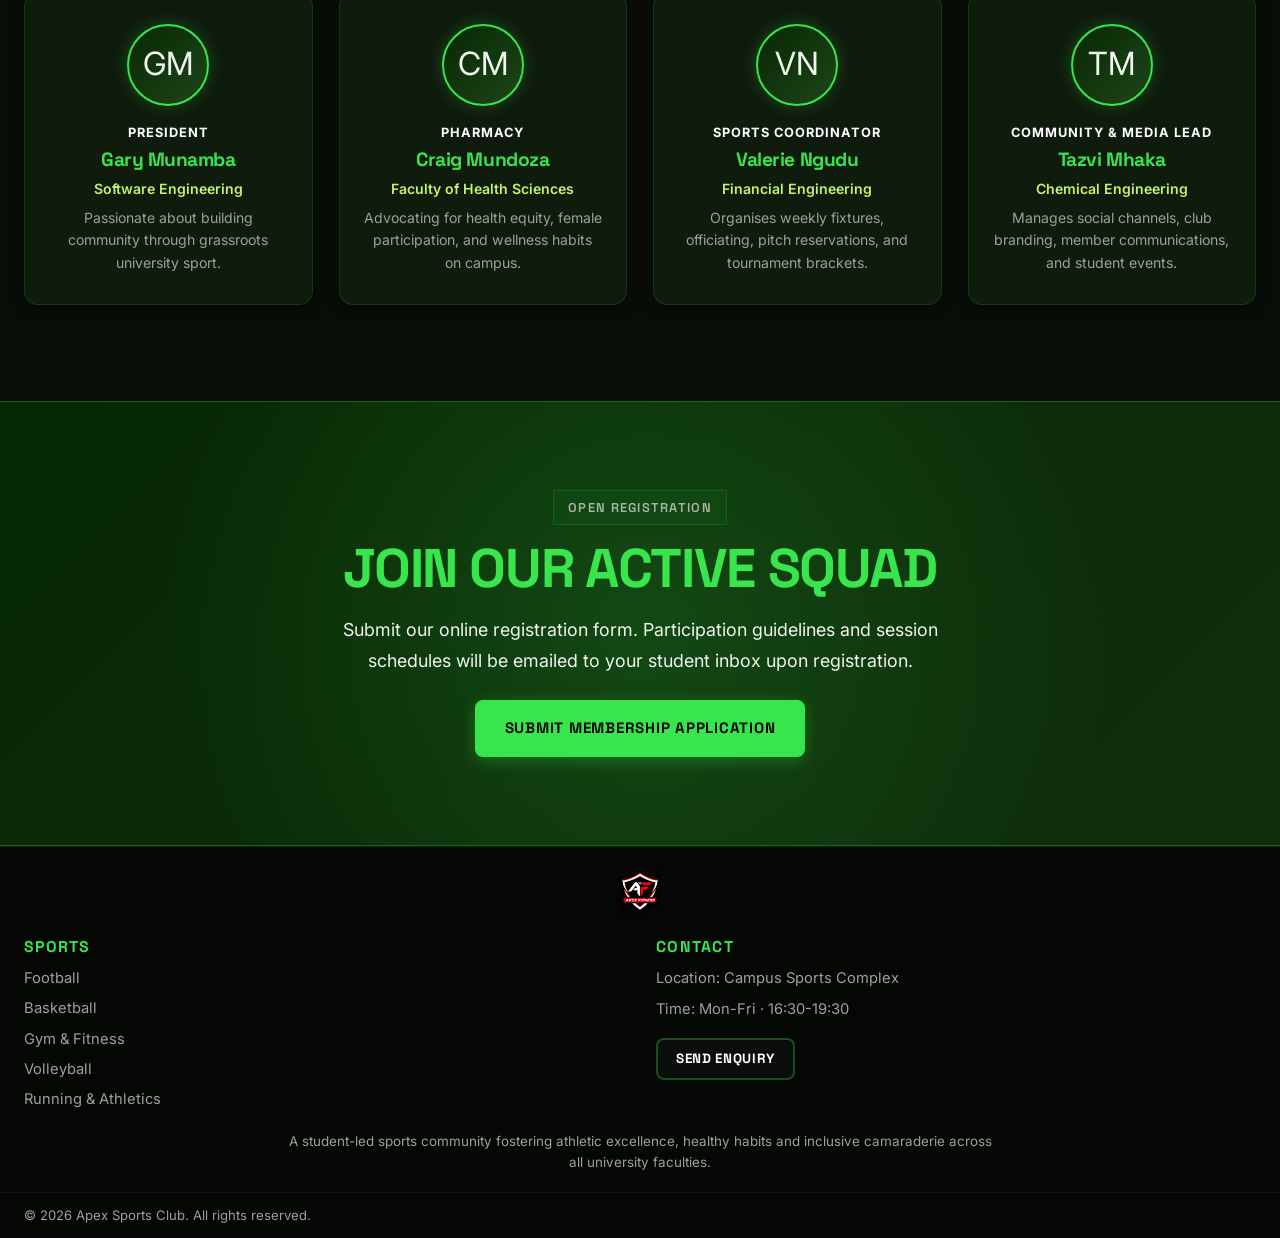
==== commit a1a4a5aa: "Update Apex branding and site pages Co-authored-by: Copilot <223556219+Copilot@users.noreply.github." ====
--- a/about.html
+++ b/about.html
@@ -9,7 +9,7 @@
   <link rel="preconnect" href="https://fonts.googleapis.com" />
   <link rel="preconnect" href="https://fonts.gstatic.com" crossorigin />
   <link href="https://fonts.googleapis.com/css2?family=Inter:wght@300;400;500;600;700&family=Space+Grotesk:wght@500;700;800&display=swap" rel="stylesheet" />
-  <link rel="icon" type="image/svg+xml" href="data:image/svg+xml,<svg xmlns='http://www.w3.org/2000/svg' viewBox='0 0 100 100'><rect width='100' height='100' rx='20' fill='%23072804'/><polygon points='50,15 85,80 15,80' fill='%2338E54D'/></svg>" />
+  <link rel="icon" type="image/png" href="assets/Apex icon.png" />
 </head>
 <body>
 
@@ -18,8 +18,7 @@
   <header class="site-header" id="site-header">
     <div class="header-inner">
       <a href="index.html" class="brand" aria-label="Apex Sports Club – home">
-        <span class="brand-mark" aria-hidden="true"><svg viewBox="0 0 24 24" width="22" height="22" fill="none" stroke="currentColor" stroke-width="2.5" stroke-linecap="round" stroke-linejoin="round"><polygon points="12 2 22 19 2 19"/><line x1="8" y1="13" x2="16" y2="13"/></svg></span>
-        <span class="brand-text"><span class="brand-name">APEX</span><span class="brand-sub">SPORTS CLUB</span></span>
+        <img class="brand-image" src="assets/Apex logo.png" alt="" />
       </a>
       <nav class="main-nav" id="main-nav" aria-label="Primary navigation">
         <ul>
@@ -30,11 +29,8 @@
           <li><a href="join.html" class="nav-link">Join Us</a></li>
         </ul>
       </nav>
-      <div class="header-actions">
-        <a href="join.html" class="btn btn-primary btn-sm">Join the Club</a>
-        <button class="burger" id="burger" aria-controls="mobile-nav" aria-expanded="false" aria-label="Toggle navigation"><span></span><span></span><span></span></button>
-      </div>
-    </div>
+      
+    
     <div class="mobile-nav" id="mobile-nav" aria-hidden="true">
       <ul>
         <li><a href="index.html">Home</a></li>
@@ -43,14 +39,14 @@
         <li><a href="gallery.html">Gallery</a></li>
         <li><a href="join.html">Join Us / Contact</a></li>
       </ul>
-      <a href="join.html" class="btn btn-primary btn-block mt-2">Join the Club</a>
+     
     </div>
   </header>
 
   <main id="main">
 
     <!-- PAGE HERO -->
-    <section class="page-hero">
+    <section class="page-hero about-hero">
       <div class="container">
         <span class="eyebrow">Who We Are</span>
         <h1 class="section-title">BUILT BY STUDENTS.<br><span class="accent">UNITED BY SPORT.</span></h1>
@@ -78,17 +74,14 @@
       <div class="container">
         <div class="card-grid-3">
           <article class="card card-light">
-            <div class="card-icon" style="background:rgba(30,102,16,.1);border-color:rgba(30,102,16,.25)">🎯</div>
             <h3>OUR MISSION</h3>
             <p>To create an inclusive and energetic student community that promotes physical activity, teamwork, sporting development and personal growth through accessible sports opportunities.</p>
           </article>
           <article class="card card-light">
-            <div class="card-icon" style="background:rgba(30,102,16,.1);border-color:rgba(30,102,16,.25)">🔭</div>
             <h3>OUR VISION</h3>
             <p>To become a recognised student community where every participant feels welcome, motivated and empowered to pursue an active lifestyle throughout their university journey.</p>
           </article>
           <article class="card card-light">
-            <div class="card-icon" style="background:rgba(30,102,16,.1);border-color:rgba(30,102,16,.25)">📋</div>
             <h3>OUR COMMITMENT</h3>
             <p>Transparent student leadership, beginner-accessible sessions, well-maintained sports equipment, and an encouraging atmosphere free of intimidation or barriers.</p>
           </article>
@@ -103,12 +96,12 @@
         <h2 id="obj-title" class="section-title">KEY OBJECTIVES</h2>
         <p class="section-sub">Milestones guiding our athletic calendars, weekly sessions and student initiatives.</p>
         <div class="card-grid-3">
-          <article class="card"><div class="card-icon">🏃</div><h3>Regular Activity</h3><p>Encourage routine physical exercise and healthy daily habits across diverse student faculties.</p></article>
-          <article class="card"><div class="card-icon">🏀</div><h3>Skill Development</h3><p>Provide accessible opportunities to learn fundamentals and master tactical nuances across multiple sports.</p></article>
-          <article class="card"><div class="card-icon">🏆</div><h3>Teamwork &amp; Leadership</h3><p>Foster sportsmanship, leadership under pressure, effective communication and genuine mutual respect.</p></article>
-          <article class="card"><div class="card-icon">🎉</div><h3>Friendly Competitions</h3><p>Organise inclusive campus tournaments, weekend leagues and memorable recreational events.</p></article>
-          <article class="card"><div class="card-icon">🤝</div><h3>Interfaculty Connections</h3><p>Bridge students from varying years and disciplines through shared passions for movement.</p></article>
-          <article class="card"><div class="card-icon">⭐</div><h3>Inclusive Access</h3><p>Ensure beginners receive encouraging coaching while experienced athletes find high-tempo competition.</p></article>
+          <article class="card"><h3>Regular Activity</h3><p>Encourage routine physical exercise and healthy daily habits across diverse student faculties.</p></article>
+          <article class="card"><h3>Skill Development</h3><p>Provide accessible opportunities to learn fundamentals and master tactical nuances across multiple sports.</p></article>
+          <article class="card"><h3>Teamwork &amp; Leadership</h3><p>Foster sportsmanship, leadership under pressure, effective communication and genuine mutual respect.</p></article>
+          <article class="card"><h3>Friendly Competitions</h3><p>Organise inclusive campus tournaments, weekend leagues and memorable recreational events.</p></article>
+          <article class="card"><h3>Interfaculty Connections</h3><p>Bridge students from varying years and disciplines through shared passions for movement.</p></article>
+          <article class="card"><h3>Inclusive Access</h3><p>Ensure beginners receive encouraging coaching while experienced athletes find high-tempo competition.</p></article>
         </div>
       </div>
     </section>
@@ -135,7 +128,6 @@
         <span class="eyebrow">Student Leadership</span>
         <h2 id="committee-title" class="section-title">THE PEOPLE BEHIND APEX.</h2>
         <p class="section-sub">Elected student leaders coordinating fixtures, safety, training and community initiatives.</p>
-        <p class="sample-notice">* Sample committee information for ISE 2102 project demonstration. Replace with real details.</p>
         <div class="committee-grid" id="committee-grid">
           <!-- rendered by main.js -->
         </div>
@@ -154,19 +146,41 @@
 
   </main>
 
+  <!-- ===== FOOTER ===== -->
   <footer class="site-footer">
     <div class="footer-grid container">
       <div class="footer-brand">
-        <a href="index.html" class="brand footer-logo"><span class="brand-mark"><svg viewBox="0 0 24 24" width="20" height="20" fill="none" stroke="currentColor" stroke-width="2.5" stroke-linecap="round" stroke-linejoin="round"><polygon points="12 2 22 19 2 19"/><line x1="8" y1="13" x2="16" y2="13"/></svg></span><span class="brand-text"><span class="brand-name">APEX</span><span class="brand-sub">SPORTS CLUB</span></span></a>
-        <p class="footer-tagline">Move With Purpose. Play With Passion.</p>
-        <p class="footer-slogan">PUSH BEYOND LIMITS.</p>
-        <p class="footer-desc">A student-led sports community fostering athletic excellence, healthy habits and inclusive camaraderie across all university faculties.</p>
+        <a href="index.html" class="brand footer-logo">
+          <img class="brand-image" src="assets/Apex logo.png" alt="Apex Fitness logo" />
+        </a>
       </div>
-      <div><h3 class="footer-heading">Quick Links</h3><ul class="footer-nav"><li><a href="index.html">Home</a></li><li><a href="about.html">About Us</a></li><li><a href="activities.html">Activities &amp; Events</a></li><li><a href="gallery.html">Gallery</a></li><li><a href="join.html">Join Us / Contact</a></li></ul></div>
-      <div><h3 class="footer-heading">Sports</h3><ul class="footer-nav"><li><a href="activities.html">Football</a></li><li><a href="activities.html">Basketball</a></li><li><a href="activities.html">Gym &amp; Fitness</a></li><li><a href="activities.html">Volleyball</a></li><li><a href="activities.html">Running &amp; Athletics</a></li></ul></div>
-      <div><h3 class="footer-heading">Contact</h3><ul class="footer-contact"><li>📍 Campus Sports Complex (Sample Venue)</li><li>✉️ sportsclub@apexuniversity.sample.edu</li><li>🕒 Mon–Fri · 16:30–19:30</li></ul><a href="join.html" class="btn btn-outline btn-sm mt-2">Send Enquiry</a></div>
+
+      <div>
+        <h3 class="footer-heading">Sports</h3>
+        <ul class="footer-nav">
+          <li><a href="activities.html#football">Football</a></li>
+          <li><a href="activities.html#basketball">Basketball</a></li>
+          <li><a href="activities.html#fitness">Gym &amp; Fitness</a></li>
+          <li><a href="activities.html#volleyball">Volleyball</a></li>
+          <li><a href="activities.html#running">Running &amp; Athletics</a></li>
+        </ul>
+      </div>
+
+      <div>
+        <h3 class="footer-heading">Contact</h3>
+        <ul class="footer-contact">
+          <li>Location: Campus Sports Complex </li>
+          <li>Time: Mon-Fri · 16:30-19:30</li>
+        </ul>
+        <a href="join.html" class="btn btn-outline btn-sm mt-2">Send Enquiry</a>
+      </div>
     </div>
-    <div class="footer-bottom container"><span>&copy; <span id="year"></span> Apex Sports Club. All rights reserved.</span><small class="footer-note">ISE 2102: Web Technologies &bull; Academic Project &bull; Sample Content</small></div>
+
+    <p class="footer-desc container">A student-led sports community fostering athletic excellence, healthy habits and inclusive camaraderie across all university faculties.</p>
+
+    <div class="footer-bottom container">
+      <span>&copy; <span id="year"></span> Apex Sports Club. All rights reserved.</span>
+    </div>
   </footer>
 
   <script src="assets/js/main.js" defer></script>
--- a/assets/css/style.css
+++ b/assets/css/style.css
@@ -1,644 +1,1736 @@
 /* ============================================================
-   APEX SPORTS CLUB — STYLESHEET
-   ISE 2102: Web Technologies  |  Color: #072804 + #38E54D
+   APEX SPORTS CLUB — PREMIUM ATHLETIC STYLESHEET
+   ISE 2102: Web Technologies  |  Color: #072804 + #38E54D + Glassmorphism
    ============================================================ */
 
-/* ── Custom properties ────────────────────────────────────── */
+/* ── Custom Properties & Design Tokens ─────────────────────── */
 :root {
-  /* Backgrounds */
-  --bg-darkest:  #060b05;
-  --bg-main:     #0b110a;
-  --bg-alt:      #101910;
-  --bg-card:     #152213;
-  --bg-card-hov: #1b2b18;
-  --bg-light:    #f5f7f4;
+  /* Background Layers */
+  --bg-darkest:    #040703;
+  --bg-main:       #080e07;
+  --bg-alt:        #0d170b;
+  --bg-card:       rgba(18, 32, 16, 0.75);
+  --bg-card-hov:   rgba(25, 45, 22, 0.9);
+  --bg-glass:      rgba(13, 24, 11, 0.65);
+  --bg-light:      #f4f6f2;
   --bg-card-light: #ffffff;
 
-  /* Brand greens */
-  --green-deep:  #072804;
-  --green-acc:   #38e54d;
-  --green-soft:  #c5f36a;
-  --green-glow:  rgba(56,229,77,.22);
-
-  /* Text */
-  --text-white:  #ffffff;
-  --text-light:  #f3f6f2;
-  --text-muted:  #9da899;
-  --text-dark:   #080c07;
-
-  /* Borders */
-  --border:      #1f3b1c;
-  --border-acc:  rgba(56,229,77,.35);
-  --border-light: #e0e5dc;
-
-  /* Semantic */
-  --error:   #ef4444;
-  --success: #10b981;
-  --warning: #f59e0b;
+  /* Brand Greens */
+  --green-deep:    #072804;
+  --green-acc:     #38e54d;
+  --green-soft:    #c5f36a;
+  --green-glow:    rgba(56, 229, 77, 0.28);
+  --green-subtle:  rgba(56, 229, 77, 0.1);
+
+  /* Typography Colors */
+  --text-white:    #ffffff;
+  --text-light:    #f1f5ef;
+  --text-muted:    #98a594;
+  --text-dark:     #080c07;
+
+  /* Borders & Dividers */
+  --border:        rgba(56, 229, 77, 0.15);
+  --border-acc:    rgba(56, 229, 77, 0.45);
+  --border-light:  #e0e5dc;
+
+  /* Status Colors */
+  --error:         #ef4444;
+  --success:       #10b981;
+  --warning:       #f59e0b;
 
   /* Typography */
-  --font-head: 'Space Grotesk', -apple-system, BlinkMacSystemFont, 'Segoe UI', sans-serif;
-  --font-body: 'Inter', -apple-system, BlinkMacSystemFont, 'Segoe UI', sans-serif;
-
-  /* Layout */
-  --max-w:       1280px;
-  --header-h:    76px;
-  --radius-sm:   6px;
-  --radius-md:   12px;
-  --radius-lg:   20px;
-  --radius-full: 9999px;
-
-  /* Motion */
-  --ease:      0.25s cubic-bezier(.4,0,.2,1);
-  --ease-out:  0.35s cubic-bezier(.16,1,.3,1);
-  --shadow:    0 10px 30px -10px rgba(0,0,0,.65);
-  --glow:      0 0 24px rgba(56,229,77,.2);
-}
-
-/* ── Reset & base ─────────────────────────────────────────── */
-*, *::before, *::after { box-sizing: border-box; margin: 0; padding: 0; }
-
-html { font-size: 16px; scroll-behavior: smooth; text-size-adjust: 100%; }
+  --font-head:     'Space Grotesk', -apple-system, BlinkMacSystemFont, 'Segoe UI', sans-serif;
+  --font-body:     'Inter', -apple-system, BlinkMacSystemFont, 'Segoe UI', sans-serif;
+
+  /* Dimensions & Radius */
+  --max-w:         1280px;
+  --header-h:      76px;
+  --radius-sm:     8px;
+  --radius-md:     14px;
+  --radius-lg:     24px;
+  --radius-full:   9999px;
+
+  /* Motion & Shadows */
+  --ease:          0.25s cubic-bezier(0.4, 0, 0.2, 1);
+  --ease-spring:   0.4s cubic-bezier(0.175, 0.885, 0.32, 1.275);
+  --shadow-sm:     0 4px 12px rgba(0, 0, 0, 0.4);
+  --shadow-lg:     0 16px 40px -10px rgba(0, 0, 0, 0.8);
+  --glow-acc:      0 0 24px rgba(56, 229, 77, 0.25);
+  --glow-lg:       0 0 40px rgba(56, 229, 77, 0.35);
+}
+
+/* ── Reset & Baseline ──────────────────────────────────────── */
+*, *::before, *::after {
+  box-sizing: border-box;
+  margin: 0;
+  padding: 0;
+}
+
+html {
+  font-size: 16px;
+  scroll-behavior: smooth;
+  text-size-adjust: 100%;
+}
 
 body {
   font-family: var(--font-body);
-  background: var(--bg-main);
+  background-color: var(--bg-main);
+  background-image: 
+    radial-gradient(at 10% 20%, rgba(7, 40, 4, 0.45) 0px, transparent 50%),
+    radial-gradient(at 90% 80%, rgba(56, 229, 77, 0.08) 0px, transparent 40%);
+  background-attachment: fixed;
   color: var(--text-light);
   line-height: 1.65;
   overflow-x: hidden;
   min-height: 100vh;
   display: flex;
   flex-direction: column;
-}
-
-img { max-width: 100%; height: auto; display: block; object-fit: cover; }
-a   { color: inherit; text-decoration: none; transition: color var(--ease); }
-ul  { list-style: none; }
-button, input, select, textarea { font-family: inherit; font-size: inherit; }
-
-/* ── Accessibility ───────────────────────────────────────── */
+  -webkit-font-smoothing: antialiased;
+}
+
+img {
+  max-width: 100%;
+  height: auto;
+  display: block;
+  object-fit: cover;
+}
+
+a {
+  color: inherit;
+  text-decoration: none;
+  transition: all var(--ease);
+}
+
+ul {
+  list-style: none;
+}
+
+button, input, select, textarea {
+  font-family: inherit;
+  font-size: inherit;
+}
+
+/* ── Accessibility ─────────────────────────────────────────── */
 .skip-link {
-  position: absolute; top: -100px; left: 20px; z-index: 99999;
-  background: var(--green-acc); color: var(--bg-darkest);
-  padding: 10px 20px; font-weight: 700; border-radius: var(--radius-sm);
+  position: absolute;
+  top: -100px;
+  left: 20px;
+  z-index: 99999;
+  background: var(--green-acc);
+  color: var(--bg-darkest);
+  padding: 12px 24px;
+  font-weight: 700;
+  border-radius: var(--radius-sm);
   transition: top var(--ease);
 }
-.skip-link:focus { top: 20px; }
-
-/* ── Utilities ───────────────────────────────────────────── */
-.container { width: 100%; max-width: var(--max-w); margin: 0 auto; padding: 0 24px; }
+.skip-link:focus {
+  top: 20px;
+}
+
+/* ── Layout Containers & Utilities ─────────────────────────── */
+.container {
+  width: 100%;
+  max-width: var(--max-w);
+  margin: 0 auto;
+  padding: 0 24px;
+}
+
 .text-center { text-align: center; }
 .mt-2 { margin-top: 16px; }
 .mt-3 { margin-top: 24px; }
-.mt-4 { margin-top: 32px; }
-.mb-4 { margin-bottom: 32px; }
-
-/* ── Typography ──────────────────────────────────────────── */
-h1,h2,h3,h4,h5,h6 {
+.mt-4 { margin-top: 36px; }
+.mb-4 { margin-bottom: 36px; }
+
+/* ── Typography System ─────────────────────────────────────── */
+h1, h2, h3, h4, h5, h6 {
   font-family: var(--font-head);
   font-weight: 700;
   line-height: 1.1;
-  letter-spacing: -.02em;
-  color: var(--text-white);
+  letter-spacing: -0.025em;
+  color: var(--green-acc);
 }
 
 .eyebrow {
-  display: inline-block;
+  display: inline-flex;
+  align-items: center;
+  gap: 8px;
   font-family: var(--font-head);
-  font-size: .82rem;
-  font-weight: 800;
-  letter-spacing: .15em;
+  font-size: 0.8rem;
+  font-weight: 600;
+  letter-spacing: 0.1em;
   text-transform: uppercase;
-  color: var(--green-acc);
-  margin-bottom: 10px;
+  color: #aab7a5;
+  background: rgba(56, 229, 77, 0.04);
+  border: 1px solid rgba(56, 229, 77, 0.16);
+  padding: 6px 14px;
+  border-radius: 0;
+  margin-bottom: 14px;
 }
 
 .section-title {
-  font-size: clamp(1.9rem, 3.8vw, 2.9rem);
+  font-size: clamp(2rem, 4vw, 3.2rem);
   text-transform: uppercase;
   margin-bottom: 14px;
 }
 
 .section-sub {
-  font-size: 1.1rem;
+  font-size: 1.12rem;
   color: var(--text-muted);
-  max-width: 640px;
-  margin-bottom: 36px;
-}
-
-.text-center .section-sub { margin-left: auto; margin-right: auto; }
-
-.accent { color: var(--green-acc); }
-
-/* dark section text colours */
-.section-title.dark { color: var(--text-dark); }
-.section-sub.dark  { color: #4b5563; }
+  max-width: 660px;
+  margin-bottom: 42px;
+  line-height: 1.7;
+}
+
+.text-center .section-sub {
+  margin-left: auto;
+  margin-right: auto;
+}
+
+.accent {
+  color: var(--green-acc);
+  background: linear-gradient(135deg, var(--green-acc) 30%, var(--green-soft) 100%);
+  -webkit-background-clip: text;
+  -webkit-text-fill-color: transparent;
+}
+
+/* Light Sections */
+.section-title.dark { color: #1e6610; }
+.section-sub.dark   { color: #4b5563; }
 
 .sample-notice {
+  display: inline-block;
   color: var(--warning);
-  font-size: .82rem;
-  margin-top: -22px;
-  margin-bottom: 28px;
-}
-
-/* ── Buttons ─────────────────────────────────────────────── */
+  font-size: 0.82rem;
+  background: rgba(245, 158, 11, 0.1);
+  border: 1px solid rgba(245, 158, 11, 0.25);
+  padding: 4px 12px;
+  border-radius: var(--radius-sm);
+  margin-top: -24px;
+  margin-bottom: 30px;
+}
+
+/* ── Modern Interactive Buttons ────────────────────────────── */
 .btn {
-  display: inline-flex; align-items: center; justify-content: center; gap: 8px;
-  padding: 13px 26px;
+  display: inline-flex;
+  align-items: center;
+  justify-content: center;
+  gap: 10px;
+  padding: 14px 28px;
   font-family: var(--font-head);
-  font-weight: 700; font-size: .93rem;
-  letter-spacing: .04em; text-transform: uppercase;
-  border: 2px solid transparent; border-radius: var(--radius-sm);
-  cursor: pointer; white-space: nowrap;
-  transition: all var(--ease-out);
-}
-.btn:focus-visible { outline: 3px solid var(--green-acc); outline-offset: 4px; }
-.btn-primary { background: var(--green-acc); color: var(--bg-darkest); border-color: var(--green-acc); }
-.btn-primary:hover { background: var(--green-soft); border-color: var(--green-soft); box-shadow: var(--glow); transform: translateY(-2px); }
-.btn-outline { background: transparent; color: var(--text-white); border-color: var(--border); }
-.btn-outline:hover { border-color: var(--green-acc); color: var(--green-acc); background: rgba(56,229,77,.07); transform: translateY(-2px); }
-.btn-sm { padding: 7px 16px; font-size: .82rem; }
-.btn-block { width: 100%; }
-
-/* ── Header / Navigation ─────────────────────────────────── */
+  font-weight: 700;
+  font-size: 0.94rem;
+  letter-spacing: 0.05em;
+  text-transform: uppercase;
+  border: 2px solid transparent;
+  border-radius: var(--radius-sm);
+  cursor: pointer;
+  white-space: nowrap;
+  position: relative;
+  overflow: hidden;
+  transition: all var(--ease-spring);
+}
+
+.btn:focus-visible {
+  outline: 3px solid var(--green-acc);
+  outline-offset: 4px;
+}
+
+.btn-primary {
+  background: var(--green-acc);
+  color: var(--bg-darkest);
+  border-color: var(--green-acc);
+  box-shadow: 0 4px 16px rgba(56, 229, 77, 0.3);
+}
+
+.btn-primary:hover {
+  background: var(--green-soft);
+  border-color: var(--green-soft);
+  box-shadow: var(--glow-lg);
+  transform: translateY(-3px) scale(1.02);
+}
+
+.btn-outline {
+  background: rgba(255, 255, 255, 0.03);
+  color: var(--text-white);
+  border-color: rgba(56, 229, 77, 0.3);
+  backdrop-filter: blur(8px);
+}
+
+.btn-outline:hover {
+  border-color: var(--green-acc);
+  color: var(--green-acc);
+  background: rgba(56, 229, 77, 0.1);
+  box-shadow: 0 4px 18px rgba(56, 229, 77, 0.18);
+  transform: translateY(-3px);
+}
+
+.btn-sm {
+  padding: 8px 18px;
+  font-size: 0.84rem;
+}
+
+.btn-block {
+  width: 100%;
+}
+
+/* ── Glassmorphic Header & Nav ─────────────────────────────── */
 .site-header {
-  position: sticky; top: 0; z-index: 1000;
-  background: rgba(7,40,4,.92);
-  backdrop-filter: blur(14px); -webkit-backdrop-filter: blur(14px);
+  position: sticky;
+  top: 0;
+  z-index: 1000;
+  background: rgba(8, 14, 7, 0.85);
+  backdrop-filter: blur(16px);
+  -webkit-backdrop-filter: blur(16px);
   border-bottom: 1px solid var(--border);
+  transition: background var(--ease);
 }
 
 .header-inner {
-  max-width: var(--max-w); margin: 0 auto; padding: 0 24px;
+  max-width: var(--max-w);
+  margin: 0 auto;
+  padding: 0 24px;
   height: var(--header-h);
-  display: flex; align-items: center; justify-content: space-between; gap: 24px;
-}
-
-/* Brand logo */
+  display: flex;
+  align-items: center;
+  justify-content: space-between;
+  gap: 24px;
+}
+
+/* Brand Logo */
 .brand {
-  display: flex; align-items: center; gap: 10px;
-  text-decoration: none; flex-shrink: 0;
-}
-.brand-mark {
-  width: 42px; height: 42px;
-  background: linear-gradient(135deg, var(--green-deep), #0d3809);
-  border: 1px solid var(--green-acc);
+  display: flex;
+  align-items: center;
+  gap: 12px;
+  text-decoration: none;
+  flex-shrink: 0;
+}
+
+.brand-image {
+  width: 56px;
+  height: 56px;
+  object-fit: contain;
+  transition: transform var(--ease-spring);
+}
+
+.brand:hover .brand-image {
+  transform: scale(1.04);
+}
+
+/* Desktop Navigation */
+.main-nav ul {
+  display: flex;
+  align-items: center;
+  gap: 6px;
+}
+
+.nav-link {
+  font-family: var(--font-head);
+  font-weight: 600;
+  font-size: 0.92rem;
+  letter-spacing: 0.03em;
+  padding: 8px 16px;
   border-radius: var(--radius-sm);
-  display: flex; align-items: center; justify-content: center;
+  color: var(--text-muted);
+  position: relative;
+  transition: all var(--ease);
+}
+
+.nav-link:hover {
+  color: var(--text-white);
+  background: rgba(255, 255, 255, 0.05);
+}
+
+.nav-link.active {
   color: var(--green-acc);
-  transition: transform var(--ease);
-}
-.brand:hover .brand-mark { transform: scale(1.06); box-shadow: var(--glow); }
-.brand-text { display: flex; flex-direction: column; }
-.brand-name {
-  font-family: var(--font-head); font-weight: 800; font-size: 1.35rem;
-  letter-spacing: .08em; line-height: 1; color: var(--text-white);
-}
-.brand-sub {
-  font-family: var(--font-head); font-size: .66rem;
-  letter-spacing: .22em; color: var(--green-acc); font-weight: 700; margin-top: 2px;
-}
-
-/* Desktop nav */
-.main-nav ul { display: flex; gap: 4px; }
-.nav-link {
-  font-family: var(--font-head); font-weight: 600; font-size: .9rem;
-  letter-spacing: .03em; padding: 7px 14px;
-  border-radius: var(--radius-sm); color: var(--text-muted);
-  transition: all var(--ease); position: relative;
-}
-.nav-link:hover  { color: var(--text-white); background: rgba(255,255,255,.04); }
-.nav-link.active { color: var(--green-acc); background: rgba(56,229,77,.09); }
+  background: rgba(56, 229, 77, 0.1);
+}
+
 .nav-link.active::after {
-  content: ''; position: absolute; bottom: -3px; left: 14px; right: 14px;
-  height: 2px; background: var(--green-acc); border-radius: 2px;
-}
-
-.header-actions { display: flex; align-items: center; gap: 12px; }
-
-/* Hamburger */
+  content: '';
+  position: absolute;
+  bottom: 0;
+  left: 16px;
+  right: 16px;
+  height: 2px;
+  background: var(--green-acc);
+  box-shadow: 0 0 8px var(--green-acc);
+  border-radius: 2px;
+}
+
+.header-actions {
+  display: flex;
+  align-items: center;
+  gap: 14px;
+}
+
+/* Mobile Hamburger Button */
 .burger {
   display: none;
-  flex-direction: column; justify-content: space-around;
-  width: 38px; height: 38px;
-  padding: 8px;
-  background: transparent; border: 1px solid var(--border); border-radius: var(--radius-sm);
+  flex-direction: column;
+  justify-content: space-around;
+  width: 42px;
+  height: 42px;
+  padding: 9px;
+  background: rgba(255, 255, 255, 0.03);
+  border: 1px solid var(--border);
+  border-radius: var(--radius-sm);
   cursor: pointer;
 }
-.burger:focus-visible { outline: 2px solid var(--green-acc); }
-.burger span { display: block; width: 100%; height: 2px; background: var(--text-white); transition: all var(--ease); transform-origin: 1px; }
+
+.burger span {
+  display: block;
+  width: 100%;
+  height: 2px;
+  background: var(--text-white);
+  transition: all var(--ease);
+  transform-origin: 1px;
+}
+
 .burger.open span:nth-child(1) { transform: rotate(45deg); }
-.burger.open span:nth-child(2) { opacity: 0; }
+.burger.open span:nth-child(2) { opacity: 0; transform: translateX(8px); }
 .burger.open span:nth-child(3) { transform: rotate(-45deg); }
 
-/* Mobile drawer */
+/* Mobile Menu Drawer */
 .mobile-nav {
   display: none;
-  background: var(--bg-darkest);
+  background: rgba(4, 7, 3, 0.98);
   border-bottom: 1px solid var(--border);
-  padding: 20px 24px 24px;
-}
-.mobile-nav.open { display: block; }
-.mobile-nav ul { display: flex; flex-direction: column; gap: 10px; margin-bottom: 16px; }
-.mobile-nav a { font-family: var(--font-head); font-weight: 700; font-size: 1.1rem; padding: 6px 10px; border-radius: var(--radius-sm); display: block; }
-.mobile-nav a:hover, .mobile-nav a.active { color: var(--green-acc); background: rgba(56,229,77,.09); }
-
-/* ── Hero (home page) ────────────────────────────────────── */
+  padding: 24px;
+  backdrop-filter: blur(20px);
+}
+
+.mobile-nav.open {
+  display: block;
+}
+
+.mobile-nav ul {
+  display: flex;
+  flex-direction: column;
+  gap: 8px;
+  margin-bottom: 20px;
+}
+
+.mobile-nav a {
+  font-family: var(--font-head);
+  font-weight: 700;
+  font-size: 1.15rem;
+  padding: 10px 14px;
+  border-radius: var(--radius-sm);
+  display: block;
+}
+
+.mobile-nav a:hover, .mobile-nav a.active {
+  color: var(--green-acc);
+  background: rgba(56, 229, 77, 0.1);
+}
+
+/* ── Hero Section (Home) ───────────────────────────────────── */
 .hero {
   position: relative;
-  min-height: calc(90vh - var(--header-h));
-  display: flex; align-items: center;
-  padding: 80px 0;
+  min-height: calc(88vh - var(--header-h));
+  display: flex;
+  align-items: center;
+  padding: 90px 0;
   overflow: hidden;
 }
+
 .hero-img {
-  position: absolute; inset: 0; width: 100%; height: 100%;
-  opacity: .22; filter: grayscale(40%) contrast(120%); z-index: 1;
-}
+  position: absolute;
+  inset: 0;
+  width: 100%;
+  height: 100%;
+  opacity: 0.28;
+  filter: grayscale(20%) contrast(115%);
+  z-index: 1;
+  transform: scale(1.02);
+  transition: transform 10s ease;
+}
+
+.hero:hover .hero-img {
+  transform: scale(1.05);
+}
+
 .hero-overlay {
-  position: absolute; inset: 0; z-index: 2;
-  background: linear-gradient(90deg, rgba(8,12,7,.95) 0%, rgba(7,40,4,.8) 55%, rgba(8,12,7,.92) 100%);
-}
-.hero-content { position: relative; z-index: 3; max-width: 820px; }
+  position: absolute;
+  inset: 0;
+  z-index: 2;
+  background: 
+    linear-gradient(90deg, rgba(4, 7, 3, 0.96) 0%, rgba(7, 40, 4, 0.8) 50%, rgba(4, 7, 3, 0.94) 100%),
+    radial-gradient(ellipse at 80% 50%, rgba(56, 229, 77, 0.15), transparent 70%);
+}
+
+.hero-content {
+  position: relative;
+  z-index: 3;
+  max-width: 860px;
+  margin-left: auto;
+  margin-right: auto;
+  text-align: center;
+}
+
 .hero-title {
-  font-size: clamp(2.8rem, 6vw, 5rem); font-weight: 800;
-  text-transform: uppercase; letter-spacing: -.03em; line-height: .95;
-  margin-bottom: 22px; text-shadow: 0 4px 20px rgba(0,0,0,.8);
-}
-.hero-desc { font-size: clamp(1rem, 1.7vw, 1.3rem); color: var(--text-light); max-width: 640px; margin-bottom: 32px; }
-.btn-group  { display: flex; flex-wrap: wrap; gap: 14px; margin-bottom: 30px; }
+  font-size: clamp(3rem, 6.5vw, 5.4rem);
+  font-weight: 800;
+  color: var(--text-white);
+  text-transform: uppercase;
+  letter-spacing: -0.03em;
+  line-height: 0.95;
+  margin-bottom: 24px;
+  text-shadow: 0 4px 30px rgba(0, 0, 0, 0.9);
+}
+
+.hero-desc {
+  font-size: clamp(1.05rem, 1.8vw, 1.35rem);
+  color: var(--text-light);
+  max-width: 660px;
+  margin: 0 auto 36px;
+  line-height: 1.7;
+}
+
+.btn-group {
+  display: flex;
+  flex-wrap: wrap;
+  gap: 16px;
+  margin-bottom: 34px;
+}
+
 .hero-badge {
-  display: inline-flex; align-items: center; gap: 8px;
-  padding: 7px 15px;
-  background: rgba(255,255,255,.05); border: 1px solid var(--border);
+  display: inline-flex;
+  align-items: center;
+  gap: 8px;
+  padding: 8px 18px;
+  background: rgba(255, 255, 255, 0.05);
+  border: 1px solid var(--border);
   border-radius: var(--radius-full);
-  font-size: .8rem; font-weight: 600; letter-spacing: .07em;
-  color: var(--green-soft); text-transform: uppercase;
-}
-
-/* ── Page hero (inner pages) ─────────────────────────────── */
+  font-size: 0.82rem;
+  font-weight: 700;
+  letter-spacing: 0.08em;
+  color: var(--green-soft);
+  text-transform: uppercase;
+  backdrop-filter: blur(10px);
+}
+
+/* ── Page Hero (Inner Pages) ───────────────────────────────── */
 .page-hero {
-  padding: 64px 0 48px;
-  background: linear-gradient(180deg, var(--green-deep) 0%, var(--bg-main) 100%);
+  padding: 72px 0 54px;
+  background: linear-gradient(180deg, rgba(7, 40, 4, 0.8) 0%, var(--bg-main) 100%);
   border-bottom: 1px solid var(--border);
-}
-
-/* ── Sections ────────────────────────────────────────────── */
-.section { padding: 88px 0; }
-.bg-dark  { background: var(--bg-main); }
-.bg-alt   { background: var(--bg-alt); border-top: 1px solid var(--border); border-bottom: 1px solid var(--border); }
+  position: relative;
+  overflow: hidden;
+}
+
+.about-hero .container {
+  text-align: center;
+}
+
+.activities-hero .container {
+  text-align: center;
+}
+
+.activities-hero .section-title {
+  color: var(--text-white);
+}
+
+.activities-hero .section-sub {
+  margin-left: auto;
+  margin-right: auto;
+}
+
+.about-hero .section-title {
+  color: var(--text-white);
+}
+
+.about-hero .section-sub {
+  margin-left: auto;
+  margin-right: auto;
+}
+
+.gallery-hero .container {
+  text-align: center;
+}
+
+.gallery-hero .section-title {
+  color: var(--text-white);
+}
+
+.gallery-hero .section-sub {
+  margin-left: auto;
+  margin-right: auto;
+}
+
+.join-hero .container {
+  text-align: center;
+}
+
+.join-hero .section-title {
+  color: var(--text-white);
+}
+
+.join-hero .section-sub {
+  margin-left: auto;
+  margin-right: auto;
+}
+
+.page-hero::after {
+  content: '';
+  position: absolute;
+  top: 0;
+  right: 15%;
+  width: 400px;
+  height: 250px;
+  background: radial-gradient(circle, rgba(56, 229, 77, 0.12), transparent 70%);
+  pointer-events: none;
+}
+
+/* ── Content Sections ──────────────────────────────────────── */
+.section {
+  padding: 96px 0;
+}
+
+.bg-dark {
+  background: transparent;
+}
+
+.bg-alt {
+  background: rgba(13, 23, 11, 0.5);
+  border-top: 1px solid var(--border);
+  border-bottom: 1px solid var(--border);
+  backdrop-filter: blur(6px);
+}
+
 .bg-light {
   background: var(--bg-light);
   color: var(--text-dark);
 }
-.bg-light h2, .bg-light h3, .bg-light h4 { color: var(--text-dark); }
-.bg-light p { color: #374151; }
-.bg-light .eyebrow { color: #1e6610; }
-
-/* ── Cards (3-col) ───────────────────────────────────────── */
-.card-grid-3 { display: grid; grid-template-columns: repeat(auto-fit, minmax(290px, 1fr)); gap: 26px; }
+
+.bg-light h2, .bg-light h3, .bg-light h4 {
+  color: #1e6610;
+}
+
+.bg-light p {
+  color: #374151;
+}
+
+.bg-light .eyebrow {
+  color: #53664e;
+  background: rgba(30, 102, 16, 0.04);
+  border-color: rgba(30, 102, 16, 0.16);
+}
+
+/* ── Card Systems (Glassmorphic) ───────────────────────────── */
+.card-grid-3 {
+  display: grid;
+  grid-template-columns: repeat(auto-fit, minmax(300px, 1fr));
+  gap: 28px;
+}
 
 .card {
   background: var(--bg-card);
+  backdrop-filter: blur(12px);
+  -webkit-backdrop-filter: blur(12px);
   border: 1px solid var(--border);
   border-radius: var(--radius-md);
-  padding: 34px 28px;
-  transition: all var(--ease-out);
-  position: relative; overflow: hidden;
-}
+  padding: 38px 30px;
+  transition: all var(--ease-spring);
+  position: relative;
+  overflow: hidden;
+  box-shadow: var(--shadow-sm);
+}
+
 .card::before {
-  content: ''; position: absolute; top: 0; left: 0;
-  width: 4px; height: 100%; background: var(--green-acc); opacity: 0;
+  content: '';
+  position: absolute;
+  top: 0;
+  left: 0;
+  width: 100%;
+  height: 3px;
+  background: linear-gradient(90deg, var(--green-acc), var(--green-soft));
+  opacity: 0;
   transition: opacity var(--ease);
 }
-.card:hover { transform: translateY(-5px); background: var(--bg-card-hov); border-color: var(--border-acc); box-shadow: var(--shadow); }
-.card:hover::before { opacity: 1; }
+
+.card:hover {
+  transform: translateY(-8px);
+  background: var(--bg-card-hov);
+  border-color: var(--border-acc);
+  box-shadow: var(--shadow-lg), var(--glow-acc);
+}
+
+.card:hover::before {
+  opacity: 1;
+}
+
 .card-icon {
-  width: 52px; height: 52px;
-  background: rgba(56,229,77,.1); border: 1px solid rgba(56,229,77,.28);
+  width: 58px;
+  height: 58px;
+  background: var(--green-subtle);
+  border: 1px solid rgba(56, 229, 77, 0.3);
   border-radius: var(--radius-sm);
-  display: flex; align-items: center; justify-content: center;
-  font-size: 1.4rem; margin-bottom: 18px;
-}
-.card h3 { font-size: 1.25rem; margin-bottom: 10px; }
-.card p  { color: var(--text-muted); font-size: .93rem; }
-
-.card-light { background: var(--bg-card-light); border-color: var(--border-light); box-shadow: 0 4px 12px rgba(0,0,0,.06); }
-.card-light:hover { border-color: #1e6610; }
-.card-light h3 { color: var(--text-dark); }
+  display: flex;
+  align-items: center;
+  justify-content: center;
+  font-size: 1.6rem;
+  margin-bottom: 22px;
+  transition: transform var(--ease-spring);
+}
+
+.card:hover .card-icon {
+  transform: scale(1.1) rotate(5deg);
+  background: rgba(56, 229, 77, 0.2);
+}
+
+.card h3 {
+  font-size: 1.3rem;
+  margin-bottom: 12px;
+}
+
+.card p {
+  color: var(--text-muted);
+  font-size: 0.95rem;
+  line-height: 1.65;
+}
+
+.card-light {
+  background: var(--bg-card-light);
+  border-color: var(--border-light);
+  box-shadow: 0 4px 18px rgba(0, 0, 0, 0.06);
+}
+
+.card-light:hover {
+  border-color: #1e6610;
+  box-shadow: 0 10px 25px rgba(0, 0, 0, 0.12);
+}
+
+.card-light h3 { color: #1e6610; }
 .card-light p  { color: #4b5563; }
 
-/* ── Sports grid ─────────────────────────────────────────── */
-.sports-grid { display: grid; grid-template-columns: repeat(auto-fit, minmax(300px, 1fr)); gap: 26px; text-align: left; }
+/* ── Sports Interactive Cards ──────────────────────────────── */
+.sports-grid {
+  display: grid;
+  grid-template-columns: repeat(auto-fit, minmax(320px, 1fr));
+  gap: 28px;
+  text-align: left;
+}
 
 .sport-card {
-  background: var(--bg-card); border: 1px solid var(--border); border-radius: var(--radius-md);
-  overflow: hidden; display: flex; flex-direction: column;
-  transition: all var(--ease-out);
-}
-.sport-card:hover { transform: translateY(-6px); border-color: var(--green-acc); box-shadow: var(--shadow); }
-.sport-card-img { position: relative; height: 210px; overflow: hidden; }
-.sport-card-img img { width: 100%; height: 100%; transition: transform .55s ease; }
-.sport-card:hover .sport-card-img img { transform: scale(1.07); }
+  background: var(--bg-card);
+  backdrop-filter: blur(10px);
+  border: 1px solid var(--border);
+  border-radius: var(--radius-md);
+  overflow: hidden;
+  display: flex;
+  flex-direction: column;
+  transition: all var(--ease-spring);
+  box-shadow: var(--shadow-sm);
+}
+
+.sport-card:hover {
+  transform: translateY(-8px);
+  border-color: var(--green-acc);
+  box-shadow: var(--shadow-lg), var(--glow-acc);
+}
+
+.sport-card-img {
+  position: relative;
+  height: 220px;
+  overflow: hidden;
+}
+
+.sport-card-img img {
+  width: 100%;
+  height: 100%;
+  transition: transform 0.6s var(--ease);
+}
+
+.sport-card:hover .sport-card-img img {
+  transform: scale(1.08);
+}
+
 .sport-badge {
-  position: absolute; top: 12px; right: 12px;
-  background: rgba(8,12,7,.85); backdrop-filter: blur(8px);
+  position: absolute;
+  top: 14px;
+  right: 14px;
+  background: rgba(4, 7, 3, 0.85);
+  backdrop-filter: blur(8px);
   border: 1px solid var(--border);
   color: var(--green-soft);
-  font-size: .72rem; font-weight: 700; text-transform: uppercase; letter-spacing: .05em;
-  padding: 4px 9px; border-radius: var(--radius-full);
-}
-.sport-body { padding: 22px; display: flex; flex-direction: column; flex: 1; }
-.sport-head { display: flex; align-items: center; gap: 9px; margin-bottom: 6px; }
-.sport-icon { font-size: 1.3rem; }
-.sport-body h3 { font-size: 1.2rem; }
-.sport-tagline { font-size: .82rem; font-weight: 600; color: var(--green-acc); margin-bottom: 10px; }
-.sport-body p  { color: var(--text-muted); font-size: .9rem; margin-bottom: 18px; flex: 1; }
+  font-size: 0.74rem;
+  font-weight: 700;
+  text-transform: uppercase;
+  letter-spacing: 0.06em;
+  padding: 5px 12px;
+  border-radius: var(--radius-full);
+}
+
+.sport-body {
+  padding: 26px;
+  display: flex;
+  flex-direction: column;
+  flex: 1;
+}
+
+.sport-head {
+  display: flex;
+  align-items: center;
+  gap: 10px;
+  margin-bottom: 8px;
+}
+
+.sport-body h3 { font-size: 1.25rem; }
+
+.sport-tagline {
+  font-size: 0.85rem;
+  font-weight: 600;
+  color: var(--green-acc);
+  margin-bottom: 12px;
+}
+
+.sport-body p {
+  color: var(--text-muted);
+  font-size: 0.92rem;
+  margin-bottom: 22px;
+  flex: 1;
+  line-height: 1.6;
+}
+
 .sport-link {
-  display: inline-flex; align-items: center; gap: 6px;
-  font-family: var(--font-head); font-weight: 700; font-size: .86rem;
-  text-transform: uppercase; letter-spacing: .04em; color: var(--text-white);
+  display: inline-flex;
+  align-items: center;
+  gap: 8px;
+  font-family: var(--font-head);
+  font-weight: 700;
+  font-size: 0.88rem;
+  text-transform: uppercase;
+  letter-spacing: 0.05em;
+  color: var(--text-white);
   transition: all var(--ease);
 }
-.sport-link:hover { color: var(--green-acc); gap: 10px; }
-
-/* ── Event cards ─────────────────────────────────────────── */
-.events-grid { display: grid; grid-template-columns: repeat(auto-fit, minmax(300px, 1fr)); gap: 22px; text-align: left; }
+
+.sport-link:hover {
+  color: var(--green-acc);
+  gap: 12px;
+}
+
+/* ── Event Fixture Cards ───────────────────────────────────── */
+.events-grid {
+  display: grid;
+  grid-template-columns: repeat(auto-fit, minmax(320px, 1fr));
+  gap: 24px;
+  text-align: left;
+}
 
 .event-card {
-  background: var(--bg-card); border: 1px solid var(--border); border-radius: var(--radius-md);
-  padding: 26px; display: flex; flex-direction: column;
-  transition: all var(--ease-out);
-}
-.event-card:hover { border-color: var(--border-acc); background: var(--bg-card-hov); transform: translateY(-4px); }
-
-.event-top { display: flex; justify-content: space-between; align-items: center; margin-bottom: 12px; }
+  background: var(--bg-card);
+  backdrop-filter: blur(10px);
+  border: 1px solid var(--border);
+  border-radius: var(--radius-md);
+  padding: 28px;
+  display: flex;
+  flex-direction: column;
+  transition: all var(--ease-spring);
+  box-shadow: var(--shadow-sm);
+}
+
+.event-card:hover {
+  border-color: var(--border-acc);
+  background: var(--bg-card-hov);
+  transform: translateY(-6px);
+  box-shadow: var(--shadow-lg);
+}
+
+.event-top {
+  display: flex;
+  justify-content: space-between;
+  align-items: center;
+  margin-bottom: 14px;
+}
+
 .event-badge {
-  background: rgba(56,229,77,.12); color: var(--green-acc);
-  font-size: .72rem; font-weight: 700; text-transform: uppercase; letter-spacing: .06em;
-  padding: 3px 9px; border-radius: var(--radius-sm); border: 1px solid rgba(56,229,77,.2);
-}
-.event-sample { font-size: .7rem; color: var(--warning); background: rgba(245,158,11,.1); padding: 2px 7px; border-radius: var(--radius-sm); }
-.event-card h3 { font-size: 1.18rem; margin-bottom: 10px; }
-.event-meta { display: flex; flex-direction: column; gap: 5px; margin-bottom: 14px; font-size: .87rem; color: var(--text-muted); }
-.event-meta li { display: flex; align-items: flex-start; gap: 7px; }
-.event-desc { font-size: .9rem; color: var(--text-muted); margin-bottom: 22px; flex: 1; }
-
-/* ── Filter bar ──────────────────────────────────────────── */
+  background: rgba(56, 229, 77, 0.12);
+  color: var(--green-acc);
+  font-size: 0.74rem;
+  font-weight: 700;
+  text-transform: uppercase;
+  letter-spacing: 0.06em;
+  padding: 4px 11px;
+  border-radius: var(--radius-sm);
+  border: 1px solid rgba(56, 229, 77, 0.25);
+}
+
+.event-card h3 {
+  font-size: 1.25rem;
+  margin-bottom: 12px;
+}
+
+.event-meta {
+  display: flex;
+  flex-direction: column;
+  gap: 6px;
+  margin-bottom: 16px;
+  font-size: 0.88rem;
+  color: var(--text-muted);
+}
+
+.event-meta li {
+  display: flex;
+  align-items: flex-start;
+  gap: 8px;
+}
+
+.event-meta li strong {
+  flex: 0 0 auto;
+  color: var(--text-light);
+}
+
+.event-desc {
+  font-size: 0.92rem;
+  color: var(--text-muted);
+  margin-bottom: 24px;
+  flex: 1;
+  line-height: 1.6;
+}
+
+/* ── Interactive Category Filter Bar ───────────────────────── */
 .filter-bar {
-  display: flex; flex-wrap: wrap; justify-content: center; gap: 9px; margin-bottom: 36px;
-}
+  display: flex;
+  flex-wrap: wrap;
+  justify-content: center;
+  gap: 10px;
+  margin-bottom: 40px;
+}
+
 .filter-btn {
-  background: var(--bg-card); border: 1px solid var(--border);
+  background: var(--bg-card);
+  backdrop-filter: blur(8px);
+  border: 1px solid var(--border);
   color: var(--text-muted);
-  font-family: var(--font-head); font-weight: 700; font-size: .82rem;
-  letter-spacing: .05em; text-transform: uppercase;
-  padding: 7px 17px; border-radius: var(--radius-full); cursor: pointer;
+  font-family: var(--font-head);
+  font-weight: 700;
+  font-size: 0.84rem;
+  letter-spacing: 0.05em;
+  text-transform: uppercase;
+  padding: 8px 20px;
+  border-radius: var(--radius-full);
+  cursor: pointer;
   transition: all var(--ease);
 }
-.filter-btn:hover { color: var(--text-white); border-color: var(--green-acc); }
-.filter-btn.active { background: var(--green-acc); color: var(--bg-darkest); border-color: var(--green-acc); }
-
-/* ── Empty state ─────────────────────────────────────────── */
+
+.filter-btn:hover {
+  color: var(--text-white);
+  border-color: var(--green-acc);
+  transform: translateY(-2px);
+}
+
+.filter-btn.active {
+  background: var(--green-acc);
+  color: var(--bg-darkest);
+  border-color: var(--green-acc);
+  box-shadow: 0 4px 14px rgba(56, 229, 77, 0.35);
+}
+
+/* ── Empty State ───────────────────────────────────────────── */
 .empty-state {
-  padding: 56px 20px; text-align: center;
-  background: var(--bg-card); border: 1px dashed var(--border); border-radius: var(--radius-md);
-}
-.empty-state h3 { margin-bottom: 8px; }
-
-/* ── Values grid ─────────────────────────────────────────── */
-.values-grid { display: grid; grid-template-columns: repeat(auto-fit, minmax(200px, 1fr)); gap: 18px; }
+  padding: 60px 24px;
+  text-align: center;
+  background: var(--bg-card);
+  border: 1px dashed var(--border);
+  border-radius: var(--radius-md);
+}
+
+.empty-state h3 {
+  margin-bottom: 10px;
+  font-size: 1.3rem;
+}
+
+/* ── Values Grid (About Page) ──────────────────────────────── */
+.values-grid {
+  display: grid;
+  grid-template-columns: repeat(auto-fit, minmax(210px, 1fr));
+  gap: 20px;
+}
+
 .value-card {
-  background: var(--bg-card); border: 1px solid var(--border); border-radius: var(--radius-md);
-  padding: 22px; text-align: center; transition: transform var(--ease-out);
-}
-.value-card:hover { transform: translateY(-4px); border-color: var(--green-acc); }
-.value-name { font-size: 1.1rem; font-weight: 800; color: var(--green-soft); margin-bottom: 7px; text-transform: uppercase; letter-spacing: .04em; }
-.value-card p { color: var(--text-muted); font-size: .9rem; }
-
-/* ── Committee grid ──────────────────────────────────────── */
-.committee-grid { display: grid; grid-template-columns: repeat(auto-fit, minmax(240px, 1fr)); gap: 22px; text-align: center; }
+  background: var(--bg-card);
+  border: 1px solid var(--border);
+  border-radius: var(--radius-md);
+  padding: 26px 20px;
+  text-align: center;
+  transition: transform var(--ease-spring), border-color var(--ease);
+}
+
+.value-card:hover {
+  transform: translateY(-6px);
+  border-color: var(--green-acc);
+  box-shadow: var(--shadow-sm);
+}
+
+.value-name {
+  font-size: 1.15rem;
+  font-weight: 800;
+  color: var(--green-soft);
+  margin-bottom: 8px;
+  text-transform: uppercase;
+  letter-spacing: 0.04em;
+}
+
+.value-card p {
+  color: var(--text-muted);
+  font-size: 0.92rem;
+}
+
+/* ── Student Committee Grid ────────────────────────────────── */
+.committee-grid {
+  display: grid;
+  grid-template-columns: repeat(auto-fit, minmax(250px, 1fr));
+  gap: 26px;
+  text-align: center;
+}
+
 .committee-card {
-  background: var(--bg-card); border: 1px solid var(--border); border-radius: var(--radius-md);
-  padding: 26px; transition: all var(--ease-out);
-}
-.committee-card:hover { transform: translateY(-5px); border-color: var(--green-acc); box-shadow: var(--shadow); }
+  background: var(--bg-card);
+  backdrop-filter: blur(10px);
+  border: 1px solid var(--border);
+  border-radius: var(--radius-md);
+  padding: 30px 24px;
+  transition: all var(--ease-spring);
+  box-shadow: var(--shadow-sm);
+}
+
+.committee-card:hover {
+  transform: translateY(-8px);
+  border-color: var(--green-acc);
+  box-shadow: var(--shadow-lg), var(--glow-acc);
+}
+
 .committee-avatar {
-  width: 76px; height: 76px; border-radius: var(--radius-full);
-  background: linear-gradient(135deg, var(--green-deep), #1b3d16);
+  width: 82px;
+  height: 82px;
+  border-radius: var(--radius-full);
+  background: linear-gradient(135deg, var(--green-deep), #1e4518);
   border: 2px solid var(--green-acc);
-  margin: 0 auto 14px;
-  display: flex; align-items: center; justify-content: center; font-size: 1.8rem;
-}
-.committee-role { font-size: .78rem; font-weight: 700; color: var(--green-acc); text-transform: uppercase; letter-spacing: .08em; margin-bottom: 5px; }
-.committee-card h3 { font-size: 1.12rem; margin-bottom: 7px; }
-.committee-card p  { font-size: .86rem; color: var(--text-muted); }
-
-/* ── About split layout ──────────────────────────────────── */
+  margin: 0 auto 16px;
+  display: flex;
+  align-items: center;
+  justify-content: center;
+  font-size: 2rem;
+  box-shadow: 0 0 16px rgba(56, 229, 77, 0.25);
+  transition: transform var(--ease-spring);
+}
+
+.committee-card:hover .committee-avatar {
+  transform: scale(1.1);
+}
+
+.committee-role {
+  font-size: 0.8rem;
+  font-weight: 700;
+  color: var(--text-white);
+  text-transform: uppercase;
+  letter-spacing: 0.08em;
+  margin-bottom: 6px;
+}
+
+.committee-card h3 {
+  font-size: 1.2rem;
+  margin-bottom: 8px;
+}
+
+.committee-card p {
+  font-size: 0.88rem;
+  color: var(--text-muted);
+  line-height: 1.6;
+}
+
+/* ── About Split Layout ────────────────────────────────────── */
 .about-split {
-  display: grid; grid-template-columns: 1fr 1fr; gap: 48px; align-items: center;
-}
-.about-image img { border-radius: var(--radius-md); border: 2px solid var(--border-light); box-shadow: var(--shadow); height: 380px; width: 100%; }
-.about-text p { font-size: 1.05rem; line-height: 1.75; color: #2d3748; }
-.about-text h2 { color: var(--text-dark); }
-
-/* ── Schedule table ──────────────────────────────────────── */
-.table-wrap { overflow-x: auto; background: var(--bg-card); border: 1px solid var(--border); border-radius: var(--radius-md); }
-.schedule-table { width: 100%; border-collapse: collapse; font-size: .9rem; text-align: left; }
-.schedule-table caption { padding: 15px 18px; font-family: var(--font-head); font-weight: 700; font-size: 1.05rem; text-transform: uppercase; color: var(--green-acc); background: var(--bg-alt); border-bottom: 1px solid var(--border); }
-.schedule-table th, .schedule-table td { padding: 13px 17px; border-bottom: 1px solid var(--border); }
-.schedule-table th { background: rgba(255,255,255,.02); font-family: var(--font-head); font-weight: 700; color: var(--text-white); letter-spacing: .04em; text-transform: uppercase; font-size: .8rem; }
-.schedule-table tr:hover td { background: rgba(56,229,77,.04); }
-
-/* ── Gallery grid ────────────────────────────────────────── */
-.gallery-grid { display: grid; grid-template-columns: repeat(auto-fill, minmax(270px, 1fr)); gap: 18px; text-align: left; }
+  display: grid;
+  grid-template-columns: 1fr 1fr;
+  gap: 52px;
+  align-items: center;
+}
+
+.about-image img {
+  border-radius: var(--radius-md);
+  border: 2px solid var(--border-light);
+  box-shadow: var(--shadow-lg);
+  height: 400px;
+  width: 100%;
+}
+
+.about-text p {
+  font-size: 1.08rem;
+  line-height: 1.75;
+  color: #2d3748;
+}
+
+/* ── Weekly Training Schedule Table ────────────────────────── */
+.table-wrap {
+  overflow-x: auto;
+  background: var(--bg-card);
+  backdrop-filter: blur(12px);
+  border: 1px solid var(--border);
+  border-radius: var(--radius-md);
+  box-shadow: var(--shadow-sm);
+}
+
+.schedule-table {
+  width: 100%;
+  border-collapse: collapse;
+  font-size: 0.94rem;
+  text-align: left;
+}
+
+.schedule-table caption {
+  padding: 18px 22px;
+  font-family: var(--font-head);
+  font-weight: 700;
+  font-size: 1.1rem;
+  text-transform: uppercase;
+  color: var(--green-acc);
+  background: rgba(13, 23, 11, 0.8);
+  border-bottom: 1px solid var(--border);
+  text-align: left;
+}
+
+.schedule-table th, .schedule-table td {
+  padding: 15px 20px;
+  border-bottom: 1px solid var(--border);
+}
+
+.schedule-table th {
+  background: rgba(56, 229, 77, 0.12);
+  font-family: var(--font-head);
+  font-weight: 700;
+  color: var(--green-soft);
+  letter-spacing: 0.05em;
+  text-transform: uppercase;
+  font-size: 0.82rem;
+}
+
+.schedule-table tr:hover td {
+  background: rgba(56, 229, 77, 0.06);
+}
+
+/* ── Photo Gallery Grid ────────────────────────────────────── */
+.gallery-grid {
+  display: grid;
+  grid-template-columns: repeat(auto-fill, minmax(290px, 1fr));
+  gap: 20px;
+  text-align: left;
+}
+
 .gallery-item {
-  position: relative; border-radius: var(--radius-md); overflow: hidden; height: 250px;
-  background: var(--bg-card); border: 1px solid var(--border);
-  cursor: pointer; transition: all var(--ease-out);
-}
-.gallery-item:hover { transform: scale(1.02); border-color: var(--green-acc); box-shadow: var(--shadow); }
-.gallery-item img { width: 100%; height: 100%; transition: transform .5s ease; }
-.gallery-item:hover img { transform: scale(1.08); }
+  position: relative;
+  border-radius: var(--radius-md);
+  overflow: hidden;
+  height: 260px;
+  background: var(--bg-card);
+  border: 1px solid var(--border);
+  cursor: pointer;
+  transition: all var(--ease-spring);
+  box-shadow: var(--shadow-sm);
+}
+
+.gallery-item:hover {
+  transform: scale(1.03);
+  border-color: var(--green-acc);
+  box-shadow: var(--shadow-lg), var(--glow-acc);
+}
+
+.gallery-item img {
+  width: 100%;
+  height: 100%;
+  transition: transform 0.6s var(--ease);
+}
+
+.gallery-item:hover img {
+  transform: scale(1.1);
+}
+
 .gallery-overlay {
-  position: absolute; inset: 0;
-  background: linear-gradient(180deg, transparent 40%, rgba(8,12,7,.95) 100%);
-  display: flex; flex-direction: column; justify-content: flex-end; padding: 18px;
-  opacity: 0; transition: opacity var(--ease);
-}
+  position: absolute;
+  inset: 0;
+  background: linear-gradient(180deg, transparent 35%, rgba(4, 7, 3, 0.95) 100%);
+  display: flex;
+  flex-direction: column;
+  justify-content: flex-end;
+  padding: 20px;
+  opacity: 0;
+  transition: opacity var(--ease);
+}
+
 .gallery-item:hover .gallery-overlay,
-.gallery-item:focus-within .gallery-overlay { opacity: 1; }
-.gallery-cat  { font-size: .72rem; font-weight: 700; color: var(--green-acc); text-transform: uppercase; }
-.gallery-name { font-family: var(--font-head); font-weight: 700; font-size: 1rem; color: var(--text-white); margin-top: 2px; }
-
-/* ── Lightbox ────────────────────────────────────────────── */
+.gallery-item:focus-within .gallery-overlay {
+  opacity: 1;
+}
+
+.gallery-cat {
+  font-size: 0.74rem;
+  font-weight: 700;
+  color: var(--green-acc);
+  text-transform: uppercase;
+  letter-spacing: 0.05em;
+}
+
+.gallery-name {
+  font-family: var(--font-head);
+  font-weight: 700;
+  font-size: 1.05rem;
+  color: var(--text-white);
+  margin-top: 4px;
+}
+
+/* ── Lightbox Modal ────────────────────────────────────────── */
 .lightbox {
-  position: fixed; inset: 0; z-index: 9999;
-  background: rgba(5,8,4,.95); backdrop-filter: blur(12px);
-  display: flex; align-items: center; justify-content: center; padding: 24px;
-}
-.lightbox-inner { position: relative; max-width: 940px; width: 100%; display: flex; flex-direction: column; align-items: center; }
+  position: fixed;
+  inset: 0;
+  z-index: 9999;
+  background: rgba(4, 7, 3, 0.96);
+  backdrop-filter: blur(16px);
+  display: flex;
+  align-items: center;
+  justify-content: center;
+  padding: 24px;
+}
+
+.lightbox-inner {
+  position: relative;
+  max-width: 960px;
+  width: 100%;
+  display: flex;
+  flex-direction: column;
+  align-items: center;
+}
+
 .lightbox-close {
-  position: absolute; top: -44px; right: 0;
-  background: rgba(255,255,255,.1); border: 1px solid var(--border);
-  color: var(--text-white); font-size: 1.5rem;
-  width: 36px; height: 36px; border-radius: var(--radius-full);
-  display: flex; align-items: center; justify-content: center; cursor: pointer;
+  position: absolute;
+  top: -48px;
+  right: 0;
+  background: rgba(255, 255, 255, 0.1);
+  border: 1px solid var(--border);
+  color: var(--text-white);
+  font-size: 1.6rem;
+  width: 40px;
+  height: 40px;
+  border-radius: var(--radius-full);
+  display: flex;
+  align-items: center;
+  justify-content: center;
+  cursor: pointer;
   transition: all var(--ease);
 }
-.lightbox-close:hover { background: var(--green-acc); color: var(--bg-darkest); }
-.lb-img-wrap { max-height: 68vh; overflow: hidden; border-radius: var(--radius-md); border: 1px solid var(--border); box-shadow: 0 20px 40px rgba(0,0,0,.8); }
-.lb-img-wrap img { max-height: 68vh; width: auto; max-width: 100%; object-fit: contain; }
-.lb-caption { margin-top: 14px; text-align: center; }
-.lb-title { font-size: 1.15rem; color: var(--text-white); margin-bottom: 4px; }
-.lb-cat   { font-size: .78rem; color: var(--green-acc); text-transform: uppercase; font-weight: 700; }
-.lb-desc  { color: var(--text-muted); font-size: .9rem; margin-top: 5px; }
+
+.lightbox-close:hover {
+  background: var(--green-acc);
+  color: var(--bg-darkest);
+}
+
+.lb-img-wrap {
+  max-height: 68vh;
+  overflow: hidden;
+  border-radius: var(--radius-md);
+  border: 1px solid var(--border);
+  box-shadow: 0 24px 50px rgba(0, 0, 0, 0.9);
+}
+
+.lb-img-wrap img {
+  max-height: 68vh;
+  width: auto;
+  max-width: 100%;
+  object-fit: contain;
+}
+
+.lb-caption {
+  margin-top: 16px;
+  text-align: center;
+}
+
+.lb-title {
+  font-size: 1.25rem;
+  color: var(--green-acc);
+  margin-bottom: 4px;
+}
+
+.lb-cat {
+  font-size: 0.8rem;
+  color: var(--green-acc);
+  text-transform: uppercase;
+  font-weight: 700;
+}
+
+.lb-desc {
+  color: var(--text-muted);
+  font-size: 0.94rem;
+  margin-top: 6px;
+}
+
 .lightbox-nav {
-  position: absolute; top: 50%; transform: translateY(-50%);
-  background: rgba(7,40,4,.8); border: 1px solid var(--border);
-  color: var(--text-white); width: 46px; height: 46px;
-  border-radius: var(--radius-full); display: flex; align-items: center; justify-content: center;
-  cursor: pointer; font-size: 1.2rem; transition: all var(--ease);
-}
-.lightbox-nav:hover { background: var(--green-acc); color: var(--bg-darkest); border-color: var(--green-acc); }
-.lb-prev { left: -58px; }
-.lb-next { right: -58px; }
-
-/* ── CTA strip ───────────────────────────────────────────── */
+  position: absolute;
+  top: 50%;
+  transform: translateY(-50%);
+  background: rgba(7, 40, 4, 0.85);
+  border: 1px solid var(--border);
+  color: var(--text-white);
+  width: 48px;
+  height: 48px;
+  border-radius: var(--radius-full);
+  display: flex;
+  align-items: center;
+  justify-content: center;
+  cursor: pointer;
+  font-size: 1.6rem;
+  font-weight: 700;
+  transition: all var(--ease);
+}
+
+.lightbox-nav:hover {
+  background: var(--green-acc);
+  color: var(--bg-darkest);
+  border-color: var(--green-acc);
+}
+
+.lb-prev { left: -60px; }
+.lb-next { right: -60px; }
+
+/* ── Full Banner CTA Strip ─────────────────────────────────── */
 .cta-strip {
-  background: linear-gradient(135deg, var(--green-deep) 0%, #153810 100%);
-  border-top: 1px solid rgba(56,229,77,.28); border-bottom: 1px solid rgba(56,229,77,.28);
-  padding: 80px 0; position: relative; overflow: hidden;
-}
+  background: linear-gradient(135deg, var(--green-deep) 0%, #102e0c 100%);
+  border-top: 1px solid rgba(56, 229, 77, 0.3);
+  border-bottom: 1px solid rgba(56, 229, 77, 0.3);
+  padding: 88px 0;
+  position: relative;
+  overflow: hidden;
+}
+
 .cta-strip::before {
-  content: ''; position: absolute; inset: 0;
-  background: radial-gradient(circle at center, rgba(56,229,77,.14), transparent 70%);
-}
-.cta-inner { position: relative; z-index: 2; max-width: 700px; margin: 0 auto; }
-.cta-title { font-size: clamp(2rem, 4vw, 3.2rem); text-transform: uppercase; margin-bottom: 14px; }
-.cta-strip p { color: var(--text-light); font-size: 1.08rem; }
-
-/* ── Join page layout ────────────────────────────────────── */
-.join-layout { display: grid; grid-template-columns: 1.45fr 1fr; gap: 36px; }
+  content: '';
+  position: absolute;
+  inset: 0;
+  background: radial-gradient(circle at center, rgba(56, 229, 77, 0.16), transparent 70%);
+}
+
+.cta-inner {
+  position: relative;
+  z-index: 2;
+  max-width: 720px;
+  margin: 0 auto;
+}
+
+.cta-title {
+  font-size: clamp(2.2rem, 4.5vw, 3.4rem);
+  text-transform: uppercase;
+  margin-bottom: 16px;
+}
+
+.cta-strip p {
+  color: var(--text-light);
+  font-size: 1.12rem;
+  line-height: 1.7;
+}
+
+/* ── Membership Form & Layout (Join Page) ──────────────────── */
+.join-layout {
+  display: grid;
+  grid-template-columns: minmax(0, 1fr);
+  gap: 40px;
+  max-width: 760px;
+}
+
+#form-heading {
+  text-align: center;
+}
 
 .form-card {
-  background: var(--bg-card); border: 1px solid var(--border); border-radius: var(--radius-lg);
-  padding: 38px; box-shadow: var(--shadow);
+  background: var(--bg-card);
+  backdrop-filter: blur(14px);
+  border: 1px solid var(--border);
+  border-radius: var(--radius-lg);
+  padding: 42px;
+  box-shadow: var(--shadow-lg);
 }
 
 .form-alert {
-  background: rgba(239,68,68,.1); border: 1px solid var(--error);
-  border-radius: var(--radius-sm); padding: 14px 16px;
-  margin-bottom: 22px; color: #fca5a5;
-}
-.form-alert strong { color: var(--error); display: block; margin-bottom: 6px; }
-.form-alert ul { margin-left: 18px; font-size: .88rem; }
-
-.form-grid { display: grid; grid-template-columns: 1fr 1fr; gap: 18px; }
-.form-group { display: flex; flex-direction: column; gap: 6px; }
-.form-full { grid-column: 1 / -1; }
-.form-label { font-family: var(--font-head); font-weight: 600; font-size: .86rem; color: var(--text-light); }
+  background: rgba(239, 68, 68, 0.1);
+  border: 1px solid var(--error);
+  border-radius: var(--radius-sm);
+  padding: 16px 18px;
+  margin-bottom: 24px;
+  color: #fca5a5;
+}
+
+.form-alert strong {
+  color: var(--error);
+  display: block;
+  margin-bottom: 6px;
+}
+
+.form-alert ul {
+  margin-left: 20px;
+  font-size: 0.9rem;
+}
+
+.form-grid {
+  display: grid;
+  grid-template-columns: minmax(0, 1fr);
+  gap: 20px;
+}
+
+.form-group {
+  display: flex;
+  flex-direction: column;
+  gap: 7px;
+}
+
+.form-full {
+  grid-column: 1 / -1;
+}
+
+.form-label {
+  font-family: var(--font-head);
+  font-weight: 600;
+  font-size: 0.88rem;
+  color: var(--text-light);
+}
+
 .req { color: var(--green-acc); }
-.opt { color: var(--text-muted); font-size: .78rem; font-weight: 400; }
+.opt { color: var(--text-muted); font-size: 0.78rem; font-weight: 400; }
 
 .form-control {
-  width: 100%; padding: 11px 14px;
-  background: rgba(8,12,7,.7); border: 1px solid var(--border);
-  border-radius: var(--radius-sm); color: var(--text-white);
+  width: 100%;
+  padding: 13px 16px;
+  background: rgba(4, 7, 3, 0.75);
+  border: 1px solid var(--border);
+  border-radius: var(--radius-sm);
+  color: var(--text-white);
   transition: all var(--ease);
 }
-.form-control:focus { outline: none; border-color: var(--green-acc); box-shadow: 0 0 10px rgba(56,229,77,.2); background: rgba(8,12,7,.9); }
-.form-control.invalid { border-color: var(--error); background: rgba(239,68,68,.05); }
-
-.field-err { font-size: .78rem; color: var(--error); display: none; }
-.field-err.show { display: block; }
-
-.radio-group { display: flex; gap: 18px; flex-wrap: wrap; margin-top: 4px; }
-.radio-label { display: flex; align-items: center; gap: 7px; cursor: pointer; font-size: .9rem; }
-.radio-label input { accent-color: var(--green-acc); }
-
-.checkbox-label { display: flex; align-items: flex-start; gap: 10px; cursor: pointer; font-size: .86rem; color: var(--text-muted); }
-.checkbox-label input { margin-top: 4px; accent-color: var(--green-acc); width: 16px; height: 16px; }
-
-.join-sidebar { display: flex; flex-direction: column; gap: 22px; }
+
+.form-control:focus {
+  outline: none;
+  border-color: var(--green-acc);
+  box-shadow: 0 0 14px rgba(56, 229, 77, 0.25);
+  background: rgba(4, 7, 3, 0.95);
+}
+
+.form-control.invalid {
+  border-color: var(--error);
+  background: rgba(239, 68, 68, 0.06);
+}
+
+.field-err {
+  font-size: 0.8rem;
+  color: var(--error);
+  display: none;
+}
+
+.field-err.show {
+  display: block;
+}
+
+.radio-group {
+  display: flex;
+  flex-direction: column;
+  align-items: flex-start;
+  gap: 10px;
+  margin-top: 6px;
+}
+
+.radio-label {
+  display: flex;
+  align-items: center;
+  gap: 8px;
+  cursor: pointer;
+  font-size: 0.92rem;
+}
+
+.radio-label input {
+  accent-color: var(--green-acc);
+}
+
+.checkbox-label {
+  display: flex;
+  align-items: flex-start;
+  gap: 12px;
+  cursor: pointer;
+  font-size: 0.88rem;
+  color: var(--text-muted);
+}
+
+.checkbox-label input {
+  margin-top: 4px;
+  accent-color: var(--green-acc);
+  width: 17px;
+  height: 17px;
+}
+
+.join-sidebar {
+  display: grid;
+  grid-template-columns: repeat(2, minmax(0, 1fr));
+  gap: 24px;
+}
+
 .info-card {
-  background: var(--bg-card); border: 1px solid var(--border); border-radius: var(--radius-md); padding: 28px;
-}
-.info-card h3 { font-size: 1.2rem; margin-bottom: 10px; }
-.benefit-list { display: flex; flex-direction: column; gap: 13px; margin-top: 14px; }
-.benefit-list li { display: flex; align-items: flex-start; gap: 10px; font-size: .9rem; }
-.tick { color: var(--green-acc); font-weight: 700; }
-
-.footer-contact { display: flex; flex-direction: column; gap: 10px; font-size: .88rem; }
-
-/* ── Footer ──────────────────────────────────────────────── */
-.site-footer { background: var(--bg-darkest); border-top: 1px solid var(--border); font-size: .9rem; }
+  background: var(--bg-card);
+  backdrop-filter: blur(12px);
+  border: 1px solid var(--border);
+  border-radius: var(--radius-md);
+  padding: 30px;
+  box-shadow: var(--shadow-sm);
+}
+
+.info-card h3 {
+  font-size: 1.25rem;
+  margin-bottom: 12px;
+}
+
+.benefit-list {
+  display: flex;
+  flex-direction: column;
+  gap: 15px;
+  margin-top: 16px;
+}
+
+.benefit-list li {
+  display: flex;
+  align-items: flex-start;
+  gap: 12px;
+  font-size: 0.92rem;
+}
+
+.tick {
+  width: 14px;
+  height: 8px;
+  flex: 0 0 14px;
+  border-left: 2px solid var(--green-acc);
+  border-bottom: 2px solid var(--green-acc);
+  transform: rotate(-45deg);
+  margin: 3px 2px 0 0;
+}
+
+/* ── Footer ────────────────────────────────────────────────── */
+.site-footer {
+  background: var(--bg-darkest);
+  border-top: 1px solid var(--border);
+  font-size: 0.92rem;
+  margin-top: auto;
+}
 
 .footer-grid {
-  padding: 72px 24px 48px;
-  display: grid; grid-template-columns: 1.8fr 1fr 1fr 1.4fr; gap: 38px;
-}
-.footer-brand { display: flex; flex-direction: column; gap: 10px; }
-.footer-logo  { width: fit-content; }
-.footer-tagline { font-size: .94rem; color: var(--text-white); font-weight: 600; }
-.footer-slogan  { font-family: var(--font-head); font-weight: 800; font-size: 1.1rem; color: var(--green-acc); letter-spacing: .08em; }
-.footer-desc    { font-size: .86rem; line-height: 1.6; color: var(--text-muted); }
-
-.footer-heading { font-family: var(--font-head); font-size: .95rem; font-weight: 700; text-transform: uppercase; letter-spacing: .08em; color: var(--text-white); margin-bottom: 18px; }
-.footer-nav { display: flex; flex-direction: column; gap: 9px; color: var(--text-muted); }
-.footer-nav a:hover { color: var(--green-acc); }
-.footer-contact li { display: flex; align-items: flex-start; gap: 9px; color: var(--text-muted); }
+  padding: 24px 24px 20px;
+  display: grid;
+  grid-template-columns: repeat(2, minmax(0, 1fr));
+  gap: 24px 32px;
+}
+
+.footer-brand {
+  grid-column: 1 / -1;
+  display: flex;
+  flex-direction: column;
+  align-items: center;
+  gap: 4px;
+  text-align: center;
+}
+
+.footer-logo {
+  width: fit-content;
+  margin-bottom: 2px;
+}
+
+.footer-logo .brand-image {
+  width: 42px;
+  height: 42px;
+}
+
+.footer-tagline,
+.footer-slogan {
+  text-align: center;
+}
+
+.footer-tagline {
+  font-size: 0.88rem;
+  color: var(--text-white);
+  font-weight: 600;
+}
+
+.footer-slogan {
+  font-family: var(--font-head);
+  font-weight: 800;
+  font-size: 1rem;
+  color: var(--text-white);
+  letter-spacing: 0.08em;
+}
+
+.footer-desc {
+  max-width: 760px;
+  margin: 0 auto;
+  padding-bottom: 20px;
+  text-align: center;
+  font-size: 0.84rem;
+  line-height: 1.5;
+  color: var(--text-muted);
+}
+
+.footer-heading {
+  font-family: var(--font-head);
+  font-size: 0.98rem;
+  font-weight: 700;
+  text-transform: uppercase;
+  letter-spacing: 0.08em;
+  color: var(--green-acc);
+  margin-bottom: 10px;
+}
+
+.footer-nav {
+  display: flex;
+  flex-direction: column;
+  gap: 6px;
+  color: var(--text-muted);
+}
+
+.footer-nav a:hover {
+  color: var(--green-acc);
+  transform: translateX(4px);
+}
+
+.footer-contact {
+  display: flex;
+  flex-direction: column;
+  gap: 7px;
+}
+
+.footer-contact li {
+  display: flex;
+  align-items: flex-start;
+  gap: 10px;
+  color: var(--text-muted);
+}
 
 .footer-bottom {
-  border-top: 1px solid rgba(255,255,255,.05); padding: 22px 24px;
-  display: flex; justify-content: space-between; align-items: center; flex-wrap: wrap; gap: 14px;
-  font-size: .8rem; color: var(--text-muted);
-}
-.footer-note { color: var(--green-soft); }
-
-/* ── Confirmation page (process.php) ─────────────────────── */
+  border-top: 1px solid rgba(255, 255, 255, 0.05);
+  padding: 12px 24px;
+  display: flex;
+  justify-content: space-between;
+  align-items: center;
+  flex-wrap: wrap;
+  gap: 14px;
+  font-size: 0.82rem;
+  color: var(--text-muted);
+}
+
+.footer-note {
+  color: var(--green-soft);
+}
+
+/* ── Form Processor Receipt Screen (process.php) ───────────── */
 .confirm-wrap {
-  min-height: 70vh; display: flex; align-items: center; justify-content: center; padding: 80px 24px;
-}
+  min-height: 72vh;
+  display: flex;
+  align-items: center;
+  justify-content: center;
+  padding: 88px 24px;
+}
+
 .confirm-card {
-  background: var(--bg-card); border: 1px solid var(--border); border-radius: var(--radius-lg);
-  padding: 50px 36px; text-align: center; max-width: 740px; width: 100%;
-}
-.confirm-card.success { border-color: var(--green-acc); }
-.confirm-card.error   { border-color: var(--error); }
-.confirm-icon  { font-size: 3.5rem; margin-bottom: 14px; }
-.confirm-badge { display: inline-block; background: rgba(56,229,77,.1); border: 1px solid rgba(56,229,77,.25); border-radius: var(--radius-sm); padding: 10px 18px; margin-bottom: 26px; font-size: .88rem; color: var(--green-soft); }
-.confirm-table { width: 100%; border-collapse: collapse; font-size: .9rem; margin: 24px 0 30px; text-align: left; background: var(--bg-alt); border-radius: var(--radius-sm); overflow: hidden; }
-.confirm-table td { padding: 8px 14px; border-bottom: 1px solid var(--border); }
-.confirm-table td:first-child { color: var(--text-muted); width: 40%; }
-.confirm-table td:last-child  { color: var(--text-white); }
-.confirm-actions { display: flex; gap: 14px; justify-content: center; flex-wrap: wrap; }
-
-/* ── Responsive ──────────────────────────────────────────── */
+  background: var(--bg-card);
+  backdrop-filter: blur(16px);
+  border: 1px solid var(--border);
+  border-radius: var(--radius-lg);
+  padding: 54px 40px;
+  text-align: center;
+  max-width: 760px;
+  width: 100%;
+  box-shadow: var(--shadow-lg);
+}
+
+.confirm-card.success {
+  border-color: var(--green-acc);
+  box-shadow: var(--shadow-lg), var(--glow-acc);
+}
+
+.confirm-card.error {
+  border-color: var(--error);
+}
+
+.confirm-icon {
+  font-size: 3.8rem;
+  margin-bottom: 16px;
+}
+
+.confirm-badge {
+  display: inline-block;
+  background: rgba(56, 229, 77, 0.1);
+  border: 1px solid rgba(56, 229, 77, 0.3);
+  border-radius: var(--radius-sm);
+  padding: 12px 20px;
+  margin-bottom: 28px;
+  font-size: 0.9rem;
+  color: var(--green-soft);
+  line-height: 1.5;
+}
+
+.confirm-table {
+  width: 100%;
+  border-collapse: collapse;
+  font-size: 0.92rem;
+  margin: 24px 0 32px;
+  text-align: left;
+  background: rgba(4, 7, 3, 0.6);
+  border: 1px solid var(--border);
+  border-radius: var(--radius-sm);
+  overflow: hidden;
+}
+
+.confirm-table td {
+  padding: 10px 16px;
+  border-bottom: 1px solid var(--border);
+}
+
+.confirm-table td:first-child {
+  color: var(--text-muted);
+  width: 38%;
+}
+
+.confirm-table td:last-child {
+  color: var(--text-white);
+}
+
+.confirm-actions {
+  display: flex;
+  gap: 16px;
+  justify-content: center;
+  flex-wrap: wrap;
+}
+
+/* ── Responsive Queries ────────────────────────────────────── */
 @media (max-width: 1024px) {
   .footer-grid   { grid-template-columns: 1fr 1fr; }
   .join-layout   { grid-template-columns: 1fr; }
-  .lb-prev { left: -16px; }
-  .lb-next { right: -16px; }
+  .lb-prev { left: -14px; }
+  .lb-next { right: -14px; }
 }
 
 @media (max-width: 768px) {
-  .main-nav, .header-cta { display: none; }
+  .main-nav, .header-actions .btn { display: none; }
   .burger { display: flex; }
   .about-split   { grid-template-columns: 1fr; }
   .form-grid     { grid-template-columns: 1fr; }
   .footer-grid   { grid-template-columns: 1fr; }
   .footer-bottom { flex-direction: column; text-align: center; }
   .hero { min-height: auto; padding: 60px 0; }
-  .hero-title { font-size: clamp(2.2rem, 7vw, 3.4rem); }
+  .hero-title { font-size: clamp(2.4rem, 8vw, 3.6rem); }
+  .join-sidebar { grid-template-columns: 1fr; }
 }
 
 @media (max-width: 480px) {
   .card-grid-3, .sports-grid, .events-grid, .gallery-grid { grid-template-columns: 1fr; }
-  .committee-grid, .values-grid { grid-template-columns: 1fr 1fr; }
-}
-
-/* ── Reduced motion ──────────────────────────────────────── */
+  .committee-grid, .values-grid { grid-template-columns: 1fr; }
+}
+
+/* ── Accessibility: Reduced Motion ─────────────────────────── */
 @media (prefers-reduced-motion: reduce) {
-  *, *::before, *::after { animation-duration: .01ms !important; transition-duration: .01ms !important; scroll-behavior: auto !important; }
-}
+  *, *::before, *::after {
+    animation-duration: 0.01ms !important;
+    transition-duration: 0.01ms !important;
+    scroll-behavior: auto !important;
+  }
+}
